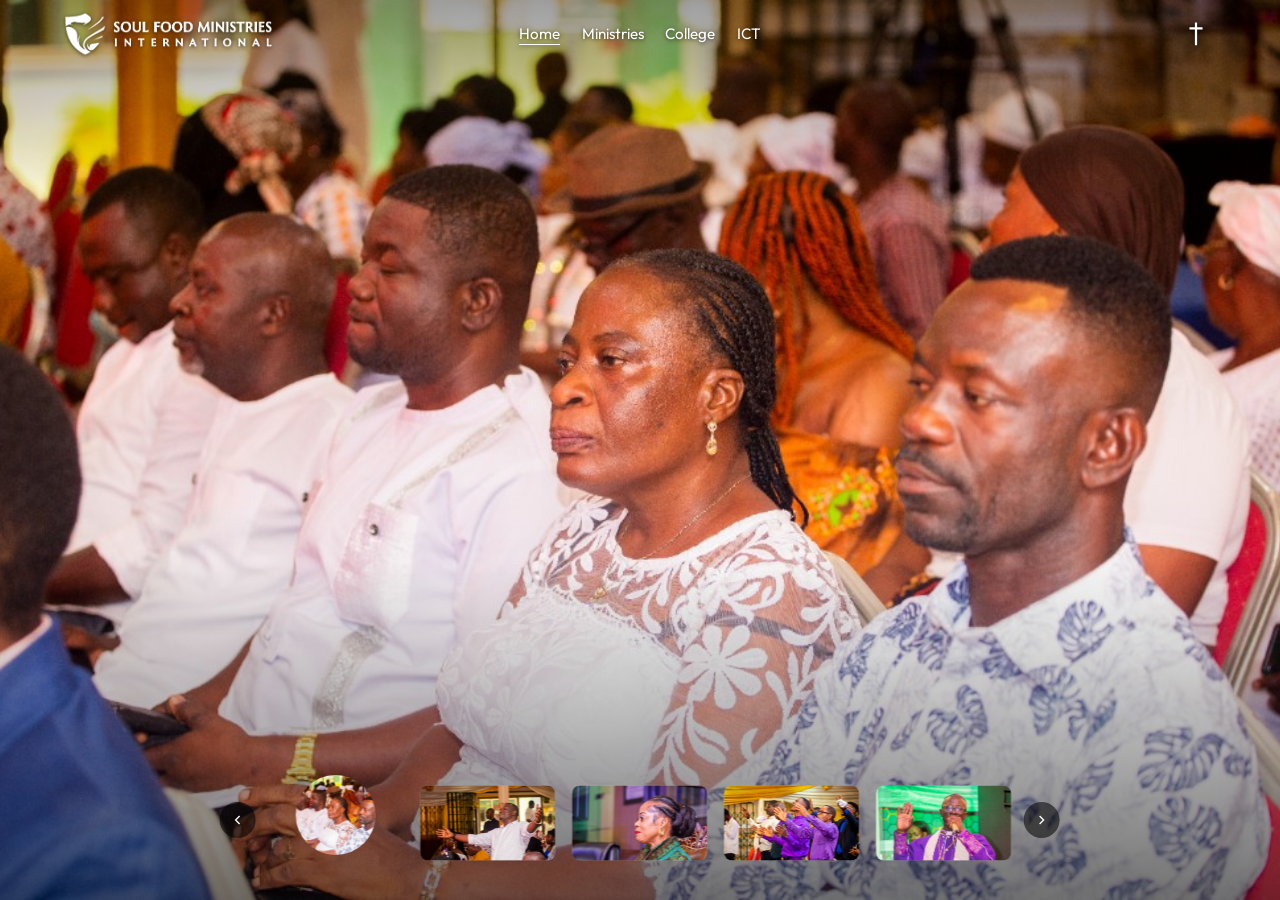
==== index.html @ 28df3fe6 "Publish the Soul Food Ministries site." ====
<!DOCTYPE html>
<html lang="en">
<head>
  <meta charset="utf-8">
  <meta name="viewport" content="width=device-width, initial-scale=1">
  <title>Bishop Dr. Eddie Lesta — Soul Food</title>
  <meta name="description" content="Bishop Dr. Eddie Lesta of Accra. Soul Food Ministries, Soul Food Ministerial College, and Soul Food ICT College.">
  <meta name="theme-color" content="#10100e">
  <link rel="icon" href="favicon.svg" type="image/svg+xml">
  <link rel="preconnect" href="https://fonts.googleapis.com">
  <link rel="preconnect" href="https://fonts.gstatic.com" crossorigin>
  <link href="https://fonts.googleapis.com/css2?family=Fraunces:opsz,wght@9..144,500;9..144,600&family=Outfit:wght@400;500;600&display=swap" rel="stylesheet">
  <link rel="stylesheet" href="css/site.css">
  <style id="boot-slide"></style>
  <script>
    (function () {
      var raw = (location.hash || "").replace("#", "");
      var n = /^\d+$/.test(raw) ? Number(raw) : 0;
      if (n < 0 || n > 25) n = 0;
      document.documentElement.dataset.scene = String(n);
      document.getElementById("boot-slide").textContent = '.slide[data-index="' + n + '"]{opacity:1;z-index:1}';
    })();
  </script>
</head>
<body class="home">
  <p class="visually-hidden" id="arm-live" aria-live="polite"></p>

  <header class="topnav">
    <div class="topnav-inner">
      <a class="logo" href="#0" data-select="0"><img src="images/logo.png" alt="Soul Food Ministries International"></a>
      <nav class="site-nav" id="site-nav" aria-label="Primary">
        <a href="#0" data-select="0" aria-current="page">Home</a>
        <a href="ministries.html">Ministries</a>
        <a href="college.html">College</a>
        <a href="ict.html">ICT</a>
      </nav>
      <div class="nav-tools">
        <span class="cross" aria-hidden="true"><svg viewBox="0 0 24 36" width="16" height="24"><path fill="currentColor" d="M10.35.6h3.3V8h8.15v3.3H13.65v23.5h-3.3V11.3H2.2V8h8.15z"/></svg></span>
        <button class="menu-toggle" type="button" aria-expanded="false" aria-controls="site-nav">Menu</button>
      </div>
    </div>
  </header>

  <main class="stage" id="top" aria-roledescription="carousel" aria-label="Photographs">
    <img class="slide" data-index="0" src="images/01.jpg" alt="">
    <img class="slide" data-index="1" src="images/02.jpg" alt="">
    <img class="slide" data-index="2" src="images/03.jpg" alt="">
    <img class="slide" data-index="3" src="images/04.jpg" alt="">
    <img class="slide" data-index="4" src="images/05.jpg" alt="">
    <img class="slide" data-index="5" src="images/06.jpg" alt="">
    <img class="slide" data-index="6" src="images/07.jpg" alt="">
    <img class="slide" data-index="7" src="images/08.jpg" alt="">
    <img class="slide" data-index="8" src="images/09.jpg" alt="">
    <img class="slide" data-index="9" src="images/10.jpg" alt="">
    <img class="slide" data-index="10" src="images/11.jpg" alt="">
    <img class="slide" data-index="11" src="images/12.jpg" alt="">
    <img class="slide" data-index="12" src="images/13.jpg" alt="">
    <img class="slide" data-index="13" src="images/14.jpg" alt="">
    <img class="slide" data-index="14" src="images/15.jpg" alt="">
    <img class="slide" data-index="15" src="images/16.jpg" alt="">
    <img class="slide" data-index="16" src="images/17.jpg" alt="">
    <img class="slide" data-index="17" src="images/18.jpg" alt="">
    <img class="slide" data-index="18" src="images/19.jpg" alt="">
    <img class="slide" data-index="19" src="images/20.jpg" alt="">
    <img class="slide" data-index="20" src="images/21.jpg" alt="">
    <img class="slide" data-index="21" src="images/22.jpg" alt="">
    <img class="slide" data-index="22" src="images/23.jpg" alt="">
    <img class="slide" data-index="23" src="images/24.jpg" alt="">
    <img class="slide" data-index="24" src="images/25.jpg" alt="">
    <img class="slide" data-index="25" src="images/26.jpg" alt="">
    <div class="grain" aria-hidden="true"></div>
    <div class="stage-shade" aria-hidden="true"></div>

    <div class="reel">
      <button class="reel-arrow" type="button" data-step="-1" aria-label="Previous photo">
        <svg width="16" height="16" viewBox="0 0 24 24" fill="none" stroke="currentColor" stroke-width="2" aria-hidden="true"><path d="m15 18-6-6 6-6"/></svg>
      </button>
      <div class="reel-window">
        <ul class="reel-track">
          <li><button class="thumb" type="button" data-select="0" aria-label="Photo 1"><img src="images/01.jpg" alt=""></button></li>
          <li><button class="thumb" type="button" data-select="1" aria-label="Photo 2"><img src="images/02.jpg" alt=""></button></li>
          <li><button class="thumb" type="button" data-select="2" aria-label="Photo 3"><img src="images/03.jpg" alt=""></button></li>
          <li><button class="thumb" type="button" data-select="3" aria-label="Photo 4"><img src="images/04.jpg" alt=""></button></li>
          <li><button class="thumb" type="button" data-select="4" aria-label="Photo 5"><img src="images/05.jpg" alt=""></button></li>
          <li><button class="thumb" type="button" data-select="5" aria-label="Photo 6"><img src="images/06.jpg" alt=""></button></li>
          <li><button class="thumb" type="button" data-select="6" aria-label="Photo 7"><img src="images/07.jpg" alt=""></button></li>
          <li><button class="thumb" type="button" data-select="7" aria-label="Photo 8"><img src="images/08.jpg" alt=""></button></li>
          <li><button class="thumb" type="button" data-select="8" aria-label="Photo 9"><img src="images/09.jpg" alt=""></button></li>
          <li><button class="thumb" type="button" data-select="9" aria-label="Photo 10"><img src="images/10.jpg" alt=""></button></li>
          <li><button class="thumb" type="button" data-select="10" aria-label="Photo 11"><img src="images/11.jpg" alt=""></button></li>
          <li><button class="thumb" type="button" data-select="11" aria-label="Photo 12"><img src="images/12.jpg" alt=""></button></li>
          <li><button class="thumb" type="button" data-select="12" aria-label="Photo 13"><img src="images/13.jpg" alt=""></button></li>
          <li><button class="thumb" type="button" data-select="13" aria-label="Photo 14"><img src="images/14.jpg" alt=""></button></li>
          <li><button class="thumb" type="button" data-select="14" aria-label="Photo 15"><img src="images/15.jpg" alt=""></button></li>
          <li><button class="thumb" type="button" data-select="15" aria-label="Photo 16"><img src="images/16.jpg" alt=""></button></li>
          <li><button class="thumb" type="button" data-select="16" aria-label="Photo 17"><img src="images/17.jpg" alt=""></button></li>
          <li><button class="thumb" type="button" data-select="17" aria-label="Photo 18"><img src="images/18.jpg" alt=""></button></li>
          <li><button class="thumb" type="button" data-select="18" aria-label="Photo 19"><img src="images/19.jpg" alt=""></button></li>
          <li><button class="thumb" type="button" data-select="19" aria-label="Photo 20"><img src="images/20.jpg" alt=""></button></li>
          <li><button class="thumb" type="button" data-select="20" aria-label="Photo 21"><img src="images/21.jpg" alt=""></button></li>
          <li><button class="thumb" type="button" data-select="21" aria-label="Photo 22"><img src="images/22.jpg" alt=""></button></li>
          <li><button class="thumb" type="button" data-select="22" aria-label="Photo 23"><img src="images/23.jpg" alt=""></button></li>
          <li><button class="thumb" type="button" data-select="23" aria-label="Photo 24"><img src="images/24.jpg" alt=""></button></li>
          <li><button class="thumb" type="button" data-select="24" aria-label="Photo 25"><img src="images/25.jpg" alt=""></button></li>
          <li><button class="thumb" type="button" data-select="25" aria-label="Photo 26"><img src="images/26.jpg" alt=""></button></li>
        </ul>
      </div>
      <button class="reel-arrow" type="button" data-step="1" aria-label="Next photo">
        <svg width="16" height="16" viewBox="0 0 24 24" fill="none" stroke="currentColor" stroke-width="2" aria-hidden="true"><path d="m9 18 6-6-6-6"/></svg>
      </button>
    </div>
  </main>

  <script src="js/site.js"></script>
</body>
</html>
---- css/site.css ----
:root {
  --ink: #10100e;
  --paper: #f4f0e8;
  --muted: #6d6860;
  --line: rgba(16, 16, 14, 0.12);
  --serif: "Fraunces", Georgia, serif;
  --sans: "Outfit", "Segoe UI", sans-serif;
  --header: 68px;
}

*,
*::before,
*::after {
  box-sizing: border-box;
}

html,
body {
  min-height: 100%;
}

html:has(body.home),
body.home {
  height: 100%;
  overflow: hidden;
}

body {
  margin: 0;
  background: var(--ink);
  color: var(--paper);
  font-family: var(--sans);
  font-size: 1.05rem;
  line-height: 1.6;
  overscroll-behavior: none;
}

button,
input,
select,
textarea {
  font: inherit;
  color: inherit;
}

button {
  cursor: pointer;
  background: none;
  border: 0;
  padding: 0;
}

a {
  color: inherit;
  text-decoration: none;
}

:focus-visible {
  outline: 2px solid currentColor;
  outline-offset: 3px;
}

.skip {
  position: absolute;
  left: 12px;
  top: 12px;
  z-index: 80;
  transform: translateY(-160%);
  background: var(--paper);
  color: var(--ink);
  padding: 8px 12px;
}

.skip:focus {
  transform: none;
}

.visually-hidden {
  position: absolute;
  width: 1px;
  height: 1px;
  padding: 0;
  margin: -1px;
  overflow: hidden;
  clip: rect(0, 0, 0, 0);
  white-space: nowrap;
  border: 0;
}

.topnav {
  position: fixed;
  inset: 0 0 auto 0;
  z-index: 40;
  color: #fff;
  filter: drop-shadow(0 1px 2px rgb(0 0 0 / 0.65));
  border-bottom: 1px solid transparent;
}

.topnav.is-solid {
  background: rgb(244 240 232 / 0.94);
  color: var(--ink);
  filter: none;
  border-bottom-color: var(--line);
  backdrop-filter: blur(16px);
}

.topnav-inner {
  width: min(72rem, calc(100% - 40px));
  margin: 0 auto;
  min-height: var(--header);
  display: grid;
  grid-template-columns: 1fr auto 1fr;
  align-items: center;
  gap: 16px;
}

.logo {
  display: flex;
  align-items: center;
  justify-self: start;
  line-height: 0;
}

.logo img {
  display: block;
  height: 2.75rem;
  width: auto;
}

body.sub .logo img {
  filter: brightness(0);
}

.site-nav {
  display: flex;
  align-items: center;
  gap: 1.35rem;
  font-size: 0.95rem;
}

.site-nav a[aria-current="page"],
.site-nav a[aria-pressed="true"] {
  opacity: 1;
  text-decoration: underline;
  text-underline-offset: 0.35em;
}

.site-nav a:hover,
.site-nav button:hover {
  opacity: 0.7;
}

.nav-tools {
  justify-self: end;
  display: flex;
  align-items: center;
  gap: 4px;
}

.cross {
  display: grid;
  width: 40px;
  height: 40px;
  place-items: center;
}

.pill,
.icon-btn {
  display: inline-flex;
  align-items: center;
  justify-content: center;
  height: 40px;
  border-radius: 999px;
}

.pill {
  gap: 6px;
  padding: 0 12px;
  font-size: 0.78rem;
  font-weight: 500;
}

.icon-btn {
  width: 40px;
}

.pill:hover,
.icon-btn:hover,
.menu-toggle:hover {
  background: rgb(255 255 255 / 0.15);
}

.topnav.is-solid .pill:hover,
.topnav.is-solid .icon-btn:hover,
.topnav.is-solid .menu-toggle:hover {
  background: rgb(16 16 14 / 0.06);
}

.menu-toggle {
  display: none;
  height: 40px;
  padding: 0 12px;
  border-radius: 999px;
  font-size: 0.85rem;
}

.stage {
  position: fixed;
  inset: 0;
  overflow: hidden;
  color: #fff;
}

.slide,
.grain,
.stage-shade {
  position: absolute;
  inset: 0;
}

.slide {
  width: 100%;
  height: 100%;
  object-fit: cover;
  object-position: center 22%;
  opacity: 0;
  z-index: 0;
}

.slide.is-current,
.slide.is-leaving {
  opacity: 1;
  z-index: 1;
}

html[data-scene] .slide.is-entering {
  z-index: 2;
  animation: stage-enter 0.72s cubic-bezier(0.16, 0.84, 0.28, 1) both;
}

@keyframes stage-enter {
  from {
    opacity: 0;
    transform: scale(1.07);
  }
  to {
    opacity: 1;
    transform: scale(1);
  }
}

.grain {
  display: none;
}

.stage-shade {
  pointer-events: none;
  z-index: 2;
  background: linear-gradient(180deg, rgb(0 0 0 / 0.38) 0%, transparent 22%, transparent 62%, rgb(0 0 0 / 0.55) 100%);
}

.storm {
  position: absolute;
  inset: 0;
  z-index: 2;
  width: 100%;
  height: 100%;
  pointer-events: none;
}

.reel {
  --thumb: 9rem;
  --gap: 0.5rem;
  --visible: 5;
  position: absolute;
  z-index: 6;
  left: 50%;
  bottom: 0.45rem;
  transform: translateX(-50%);
  display: flex;
  align-items: center;
  gap: 0.5rem;
  padding: 0 0.15rem;
}

.reel-arrow {
  width: 36px;
  height: 36px;
  flex: none;
  display: grid;
  place-items: center;
  border-radius: 999px;
  background: rgb(0 0 0 / 0.55);
  color: #fff;
}

.reel-window {
  width: calc(var(--visible) * var(--thumb) + (var(--visible) - 1) * var(--gap));
  overflow: hidden;
  padding: 2.2rem 0 1.35rem;
}

.reel-track {
  list-style: none;
  display: flex;
  gap: var(--gap);
  margin: 0;
  padding: 0;
  transition: transform 0.64s cubic-bezier(0.16, 0.84, 0.28, 1);
  will-change: transform;
}

.thumb {
  position: relative;
  width: var(--thumb);
  height: 5rem;
  flex: none;
  border-radius: 0.55rem;
  overflow: hidden;
  color: #fff;
  text-align: left;
  transform: scale(0.94);
  box-shadow: inset 0 0 0 1px rgb(255 255 255 / 0.4);
  transition: transform 0.56s cubic-bezier(0.16, 0.84, 0.28, 1), box-shadow 0.56s cubic-bezier(0.16, 0.84, 0.28, 1);
}

.thumb[aria-current="true"] {
  --avatar: 5rem;
  z-index: 3;
  overflow: visible;
  background: transparent;
  box-shadow: none;
  transform: translateY(-8px) scale(1);
}

.fire {
  display: none;
  position: absolute;
  z-index: 2;
  left: 50%;
  top: 50%;
  width: calc(var(--avatar) * 1.58);
  height: calc(var(--avatar) * 1.58);
  pointer-events: none;
  transform: translate(-50%, -50%);
}

.thumb[aria-current="true"] .fire {
  display: block;
}

.fire canvas {
  display: block;
  width: 100%;
  height: 100%;
}

.thumb img {
  display: block;
  width: 100%;
  height: 100%;
  object-fit: cover;
  object-position: center 22%;
  pointer-events: none;
  transition: border-radius 0.56s cubic-bezier(0.16, 0.84, 0.28, 1), box-shadow 0.56s cubic-bezier(0.16, 0.84, 0.28, 1);
}

.thumb[aria-current="true"] img {
  position: absolute;
  z-index: 1;
  left: 50%;
  top: 50%;
  width: var(--avatar);
  height: var(--avatar);
  margin: 0;
  border-radius: 999px;
  transform: translate(-50%, -50%);
}

@media (max-width: 1100px) {
  .reel {
    --thumb: 7.2rem;
    --visible: 4;
  }
}

@media (max-width: 860px) {
  .topnav-inner {
    grid-template-columns: 1fr auto;
  }

  .logo img {
    height: 2.3rem;
  }

  .menu-toggle {
    display: inline-flex;
    align-items: center;
  }

  .site-nav {
    display: none;
    position: absolute;
    left: 0;
    right: 0;
    top: 100%;
    flex-direction: column;
    align-items: flex-start;
    gap: 0;
    padding: 8px 20px 16px;
    background: rgb(16 16 14 / 0.94);
    color: #fff;
  }

  .site-nav.is-open {
    display: flex;
  }

  .site-nav a,
  .site-nav button,
  .site-nav span {
    padding: 12px 0;
    font-size: 1.05rem;
  }

  .reel {
    --thumb: 5.4rem;
    --visible: 3;
  }

  .thumb {
    height: 4.2rem;
  }

  .thumb[aria-current="true"] img {
    width: 4.2rem;
    height: 4.2rem;
  }

  .thumb[aria-current="true"] {
    --avatar: 4.2rem;
  }
}

body.sub {
  background: var(--paper);
  color: var(--ink);
}

body.sub .topnav {
  background: rgb(244 240 232 / 0.94);
  color: var(--ink);
  filter: none;
  border-bottom-color: var(--line);
  backdrop-filter: blur(16px);
}

body.sub .pill:hover,
body.sub .menu-toggle:hover {
  background: rgb(16 16 14 / 0.06);
}

.whatsapp {
  position: fixed;
  z-index: 50;
  right: 1.25rem;
  bottom: 1.25rem;
  width: 3.6rem;
  height: 3.6rem;
  display: grid;
  place-items: center;
  border-radius: 999px;
  background: #25d366;
  color: #fff;
  box-shadow: 0 10px 24px rgb(16 16 14 / 0.22);
  animation: wa-shake 2.6s ease-in-out infinite;
}

.whatsapp:hover {
  background: #1ebe5d;
  animation-play-state: paused;
}

@keyframes wa-shake {
  0%,
  62%,
  100% {
    transform: translateY(0) rotate(0deg);
  }
  68% {
    transform: translateY(-8px) rotate(-11deg);
  }
  74% {
    transform: translateY(-3px) rotate(10deg);
  }
  80% {
    transform: translateY(-9px) rotate(-7deg);
  }
  86% {
    transform: translateY(-2px) rotate(5deg);
  }
  92% {
    transform: translateY(-5px) rotate(0deg);
  }
}

.wa-dialog {
  width: min(26rem, calc(100% - 2rem));
  max-height: calc(100% - 2rem);
  overflow: auto;
  padding: 0;
  border: 0;
  border-radius: 1rem;
  background: var(--paper);
  color: var(--ink);
  box-shadow: 0 24px 60px rgb(16 16 14 / 0.28);
}

.wa-dialog::backdrop {
  background: rgb(16 16 14 / 0.46);
}

.wa-card {
  display: grid;
  gap: 0.75rem;
  margin: 0;
  padding: 1.25rem 1.25rem 1.1rem;
}

.wa-card h2 {
  margin: 0;
  font-family: var(--serif);
  font-size: 1.55rem;
  font-weight: 500;
  letter-spacing: -0.03em;
  line-height: 1.1;
}

.wa-card p {
  margin: 0;
  color: var(--muted);
  font-size: 0.92rem;
}

.wa-card label {
  display: grid;
  gap: 0.3rem;
  font-size: 0.82rem;
  font-weight: 600;
}

.wa-card input,
.wa-card select,
.wa-card textarea {
  width: 100%;
  padding: 0.65rem 0.7rem;
  border: 1px solid var(--line);
  border-radius: 0.55rem;
  background: #fff;
  color: var(--ink);
  font-weight: 400;
}

.wa-actions {
  display: flex;
  justify-content: flex-end;
  gap: 0.5rem;
  margin-top: 0.25rem;
}

.wa-actions button {
  height: 2.5rem;
  padding: 0 0.9rem;
  border-radius: 999px;
  font-size: 0.9rem;
}

.wa-actions button[type="submit"] {
  background: #25d366;
  color: #fff;
}

.wa-actions button[type="button"] {
  background: transparent;
}

.sheet-hero {
  height: min(52vh, 34rem);
  min-height: 16rem;
  margin-top: var(--header);
  overflow: hidden;
  background: #1a1814;
}

.sheet-hero img {
  display: block;
  width: 100%;
  height: 100%;
  object-fit: cover;
  object-position: center 58%;
}

.sheet-grid {
  width: min(68rem, calc(100% - 40px));
  margin: 0 auto;
  padding: 2.75rem 0 4.5rem;
  display: grid;
  grid-template-columns: minmax(0, 1.7fr) minmax(15rem, 0.75fr);
  gap: 3.5rem;
  align-items: start;
}

.eyebrow {
  margin: 0 0 0.4rem;
  font-size: 0.78rem;
  font-weight: 500;
  letter-spacing: 0.16em;
  text-transform: uppercase;
  color: var(--muted);
}

.sheet h1 {
  margin: 0;
  font-family: var(--serif);
  font-weight: 500;
  font-size: clamp(2.4rem, 5vw, 3.6rem);
  line-height: 1.02;
  letter-spacing: -0.03em;
}

.lede {
  margin: 1.1rem 0 0;
  font-size: 1.18rem;
  line-height: 1.55;
}

.prose h2 {
  margin: 2.2rem 0 0.6rem;
  font-family: var(--serif);
  font-weight: 500;
  font-size: 1.55rem;
  letter-spacing: -0.02em;
}

.prose p,
.prose li {
  color: #2a2824;
}

.prose p {
  margin: 0.8rem 0 0;
}

.prose ul,
.prose ol {
  margin: 0.8rem 0 0;
  padding-left: 1.15rem;
}

.prose li + li {
  margin-top: 0.45rem;
}

.prose a {
  text-decoration: underline;
  text-underline-offset: 0.18em;
}

.quote {
  margin: 1.4rem 0 0;
  padding-left: 1rem;
  border-left: 2px solid rgb(176 122 48 / 0.7);
  font-family: var(--serif);
  font-size: 1.28rem;
  line-height: 1.35;
}

.quote cite {
  display: block;
  margin-top: 0.55rem;
  font-family: var(--sans);
  font-size: 0.82rem;
  font-style: normal;
  letter-spacing: 0.04em;
  color: var(--muted);
}

.facts {
  position: sticky;
  top: calc(var(--header) + 1.25rem);
  padding: 1.15rem 1.15rem 1.25rem;
  background: #fff;
  border: 1px solid var(--line);
  border-radius: 0.8rem;
}

.facts h2 {
  margin: 0 0 0.8rem;
  font-size: 0.78rem;
  font-weight: 600;
  letter-spacing: 0.14em;
  text-transform: uppercase;
}

.facts dl {
  margin: 0;
}

.facts dt {
  margin-top: 0.85rem;
  font-size: 0.75rem;
  font-weight: 600;
  letter-spacing: 0.08em;
  text-transform: uppercase;
  color: var(--muted);
}

.facts dd {
  margin: 0.15rem 0 0;
}

.facts a {
  text-decoration: underline;
  text-underline-offset: 0.15em;
}

.school-list {
  margin: 1rem 0 0;
  padding: 0;
  list-style: none;
}

.school-list li {
  padding: 0.9rem 0;
  border-top: 1px solid var(--line);
}

.school-list strong {
  display: block;
  font-weight: 600;
}

@media (max-width: 860px) {
  .sheet-grid {
    grid-template-columns: 1fr;
    gap: 2rem;
  }

  .facts {
    position: static;
  }
}

@media (prefers-reduced-motion: reduce) {
  html {
    scroll-behavior: auto;
  }

  .slide {
    animation: none;
  }

  .reel-track,
  .thumb {
    transition: none;
  }

  .whatsapp {
    animation: none;
  }

  .fire canvas {
    display: block;
  }
}
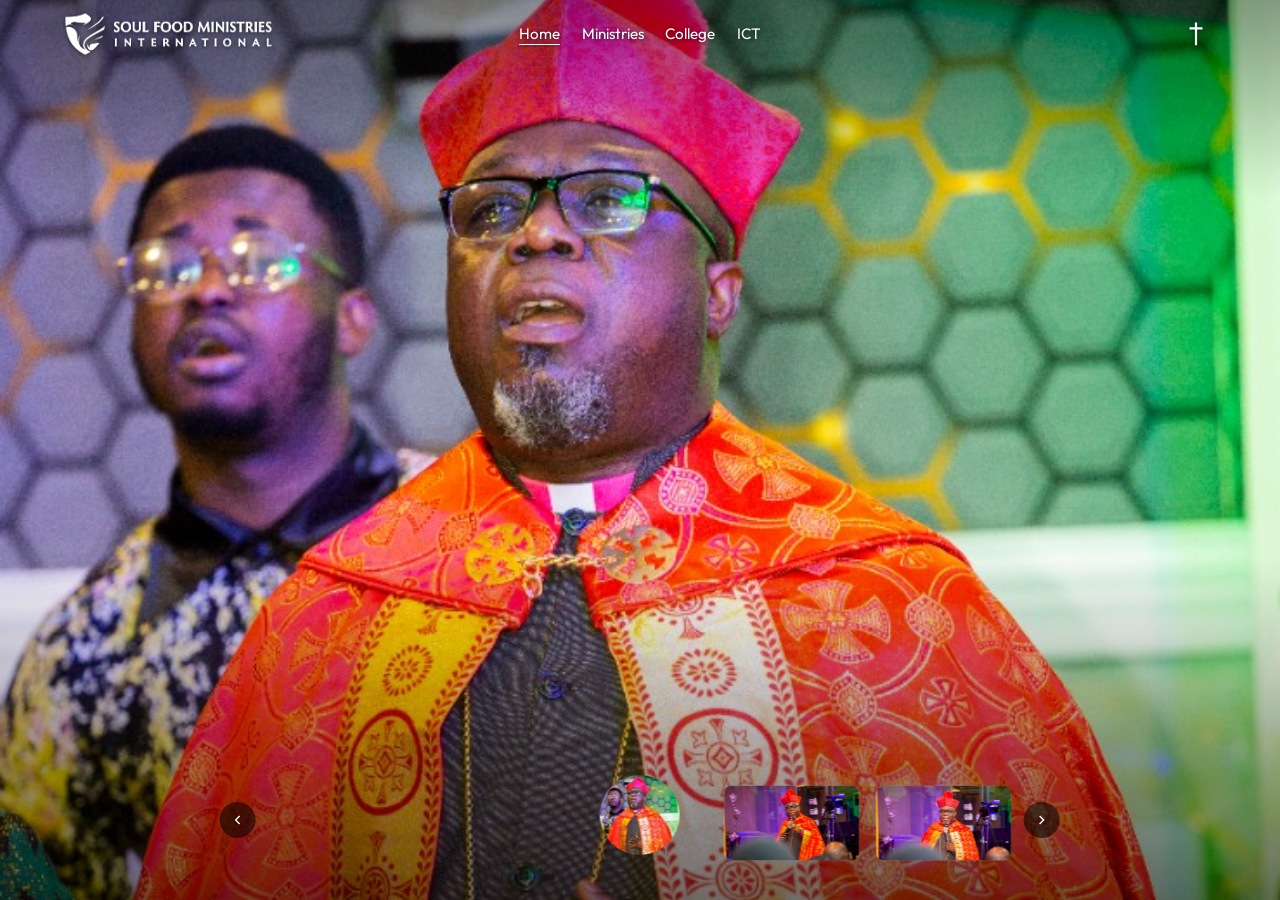
==== commit dc12ad5e: "Show the bishops and the founder, and add the official Facebook page. Keep the lightning and the cov" ====
--- a/index.html
+++ b/index.html
@@ -16,7 +16,7 @@
     (function () {
       var raw = (location.hash || "").replace("#", "");
       var n = /^\d+$/.test(raw) ? Number(raw) : 0;
-      if (n < 0 || n > 25) n = 0;
+      if (n < 0 || n > 19) n = 0;
       document.documentElement.dataset.scene = String(n);
       document.getElementById("boot-slide").textContent = '.slide[data-index="' + n + '"]{opacity:1;z-index:1}';
     })();
@@ -42,32 +42,26 @@
   </header>
 
   <main class="stage" id="top" aria-roledescription="carousel" aria-label="Photographs">
-    <img class="slide" data-index="0" src="images/01.jpg" alt="">
-    <img class="slide" data-index="1" src="images/02.jpg" alt="">
-    <img class="slide" data-index="2" src="images/03.jpg" alt="">
-    <img class="slide" data-index="3" src="images/04.jpg" alt="">
-    <img class="slide" data-index="4" src="images/05.jpg" alt="">
-    <img class="slide" data-index="5" src="images/06.jpg" alt="">
-    <img class="slide" data-index="6" src="images/07.jpg" alt="">
-    <img class="slide" data-index="7" src="images/08.jpg" alt="">
-    <img class="slide" data-index="8" src="images/09.jpg" alt="">
-    <img class="slide" data-index="9" src="images/10.jpg" alt="">
-    <img class="slide" data-index="10" src="images/11.jpg" alt="">
-    <img class="slide" data-index="11" src="images/12.jpg" alt="">
-    <img class="slide" data-index="12" src="images/13.jpg" alt="">
-    <img class="slide" data-index="13" src="images/14.jpg" alt="">
-    <img class="slide" data-index="14" src="images/15.jpg" alt="">
-    <img class="slide" data-index="15" src="images/16.jpg" alt="">
-    <img class="slide" data-index="16" src="images/17.jpg" alt="">
-    <img class="slide" data-index="17" src="images/18.jpg" alt="">
-    <img class="slide" data-index="18" src="images/19.jpg" alt="">
-    <img class="slide" data-index="19" src="images/20.jpg" alt="">
-    <img class="slide" data-index="20" src="images/21.jpg" alt="">
-    <img class="slide" data-index="21" src="images/22.jpg" alt="">
-    <img class="slide" data-index="22" src="images/23.jpg" alt="">
-    <img class="slide" data-index="23" src="images/24.jpg" alt="">
-    <img class="slide" data-index="24" src="images/25.jpg" alt="">
-    <img class="slide" data-index="25" src="images/26.jpg" alt="">
+    <img class="slide" data-index="0" src="images/08.jpg" alt="">
+    <img class="slide" data-index="1" src="images/17.jpg" alt="">
+    <img class="slide" data-index="2" src="images/35.jpg" alt="">
+    <img class="slide" data-index="3" src="images/12.jpg" alt="">
+    <img class="slide" data-index="4" src="images/20.jpg" alt="">
+    <img class="slide" data-index="5" src="images/22.jpg" alt="">
+    <img class="slide" data-index="6" src="images/19.jpg" alt="">
+    <img class="slide" data-index="7" src="images/25.jpg" alt="">
+    <img class="slide" data-index="8" src="images/27.jpg" alt="">
+    <img class="slide" data-index="9" src="images/34.jpg" alt="">
+    <img class="slide" data-index="10" src="images/30.jpg" alt="">
+    <img class="slide" data-index="11" src="images/33.jpg" alt="">
+    <img class="slide" data-index="12" src="images/28.jpg" alt="">
+    <img class="slide" data-index="13" src="images/18.jpg" alt="">
+    <img class="slide" data-index="14" src="images/11.jpg" alt="">
+    <img class="slide" data-index="15" src="images/05.jpg" alt="">
+    <img class="slide" data-index="16" src="images/23.jpg" alt="">
+    <img class="slide" data-index="17" src="images/24.jpg" alt="">
+    <img class="slide" data-index="18" src="images/31.jpg" alt="">
+    <img class="slide" data-index="19" src="images/32.jpg" alt="">
     <div class="grain" aria-hidden="true"></div>
     <div class="stage-shade" aria-hidden="true"></div>
 
@@ -77,32 +71,26 @@
       </button>
       <div class="reel-window">
         <ul class="reel-track">
-          <li><button class="thumb" type="button" data-select="0" aria-label="Photo 1"><img src="images/01.jpg" alt=""></button></li>
-          <li><button class="thumb" type="button" data-select="1" aria-label="Photo 2"><img src="images/02.jpg" alt=""></button></li>
-          <li><button class="thumb" type="button" data-select="2" aria-label="Photo 3"><img src="images/03.jpg" alt=""></button></li>
-          <li><button class="thumb" type="button" data-select="3" aria-label="Photo 4"><img src="images/04.jpg" alt=""></button></li>
-          <li><button class="thumb" type="button" data-select="4" aria-label="Photo 5"><img src="images/05.jpg" alt=""></button></li>
-          <li><button class="thumb" type="button" data-select="5" aria-label="Photo 6"><img src="images/06.jpg" alt=""></button></li>
-          <li><button class="thumb" type="button" data-select="6" aria-label="Photo 7"><img src="images/07.jpg" alt=""></button></li>
-          <li><button class="thumb" type="button" data-select="7" aria-label="Photo 8"><img src="images/08.jpg" alt=""></button></li>
-          <li><button class="thumb" type="button" data-select="8" aria-label="Photo 9"><img src="images/09.jpg" alt=""></button></li>
-          <li><button class="thumb" type="button" data-select="9" aria-label="Photo 10"><img src="images/10.jpg" alt=""></button></li>
-          <li><button class="thumb" type="button" data-select="10" aria-label="Photo 11"><img src="images/11.jpg" alt=""></button></li>
-          <li><button class="thumb" type="button" data-select="11" aria-label="Photo 12"><img src="images/12.jpg" alt=""></button></li>
-          <li><button class="thumb" type="button" data-select="12" aria-label="Photo 13"><img src="images/13.jpg" alt=""></button></li>
-          <li><button class="thumb" type="button" data-select="13" aria-label="Photo 14"><img src="images/14.jpg" alt=""></button></li>
-          <li><button class="thumb" type="button" data-select="14" aria-label="Photo 15"><img src="images/15.jpg" alt=""></button></li>
-          <li><button class="thumb" type="button" data-select="15" aria-label="Photo 16"><img src="images/16.jpg" alt=""></button></li>
-          <li><button class="thumb" type="button" data-select="16" aria-label="Photo 17"><img src="images/17.jpg" alt=""></button></li>
-          <li><button class="thumb" type="button" data-select="17" aria-label="Photo 18"><img src="images/18.jpg" alt=""></button></li>
-          <li><button class="thumb" type="button" data-select="18" aria-label="Photo 19"><img src="images/19.jpg" alt=""></button></li>
-          <li><button class="thumb" type="button" data-select="19" aria-label="Photo 20"><img src="images/20.jpg" alt=""></button></li>
-          <li><button class="thumb" type="button" data-select="20" aria-label="Photo 21"><img src="images/21.jpg" alt=""></button></li>
-          <li><button class="thumb" type="button" data-select="21" aria-label="Photo 22"><img src="images/22.jpg" alt=""></button></li>
-          <li><button class="thumb" type="button" data-select="22" aria-label="Photo 23"><img src="images/23.jpg" alt=""></button></li>
-          <li><button class="thumb" type="button" data-select="23" aria-label="Photo 24"><img src="images/24.jpg" alt=""></button></li>
-          <li><button class="thumb" type="button" data-select="24" aria-label="Photo 25"><img src="images/25.jpg" alt=""></button></li>
-          <li><button class="thumb" type="button" data-select="25" aria-label="Photo 26"><img src="images/26.jpg" alt=""></button></li>
+          <li><button class="thumb" type="button" data-select="0" aria-label="Photo 1"><img src="images/08.jpg" alt=""></button></li>
+          <li><button class="thumb" type="button" data-select="1" aria-label="Photo 2"><img src="images/17.jpg" alt=""></button></li>
+          <li><button class="thumb" type="button" data-select="2" aria-label="Photo 3"><img src="images/35.jpg" alt=""></button></li>
+          <li><button class="thumb" type="button" data-select="3" aria-label="Photo 4"><img src="images/12.jpg" alt=""></button></li>
+          <li><button class="thumb" type="button" data-select="4" aria-label="Photo 5"><img src="images/20.jpg" alt=""></button></li>
+          <li><button class="thumb" type="button" data-select="5" aria-label="Photo 6"><img src="images/22.jpg" alt=""></button></li>
+          <li><button class="thumb" type="button" data-select="6" aria-label="Photo 7"><img src="images/19.jpg" alt=""></button></li>
+          <li><button class="thumb" type="button" data-select="7" aria-label="Photo 8"><img src="images/25.jpg" alt=""></button></li>
+          <li><button class="thumb" type="button" data-select="8" aria-label="Photo 9"><img src="images/27.jpg" alt=""></button></li>
+          <li><button class="thumb" type="button" data-select="9" aria-label="Photo 10"><img src="images/34.jpg" alt=""></button></li>
+          <li><button class="thumb" type="button" data-select="10" aria-label="Photo 11"><img src="images/30.jpg" alt=""></button></li>
+          <li><button class="thumb" type="button" data-select="11" aria-label="Photo 12"><img src="images/33.jpg" alt=""></button></li>
+          <li><button class="thumb" type="button" data-select="12" aria-label="Photo 13"><img src="images/28.jpg" alt=""></button></li>
+          <li><button class="thumb" type="button" data-select="13" aria-label="Photo 14"><img src="images/18.jpg" alt=""></button></li>
+          <li><button class="thumb" type="button" data-select="14" aria-label="Photo 15"><img src="images/11.jpg" alt=""></button></li>
+          <li><button class="thumb" type="button" data-select="15" aria-label="Photo 16"><img src="images/05.jpg" alt=""></button></li>
+          <li><button class="thumb" type="button" data-select="16" aria-label="Photo 17"><img src="images/23.jpg" alt=""></button></li>
+          <li><button class="thumb" type="button" data-select="17" aria-label="Photo 18"><img src="images/24.jpg" alt=""></button></li>
+          <li><button class="thumb" type="button" data-select="18" aria-label="Photo 19"><img src="images/31.jpg" alt=""></button></li>
+          <li><button class="thumb" type="button" data-select="19" aria-label="Photo 20"><img src="images/32.jpg" alt=""></button></li>
         </ul>
       </div>
       <button class="reel-arrow" type="button" data-step="1" aria-label="Next photo">
--- a/css/site.css
+++ b/css/site.css
@@ -584,6 +584,49 @@
   background: transparent;
 }
 
+.page-close {
+  margin: 0;
+}
+
+.page-close img {
+  display: block;
+  width: 100%;
+  height: auto;
+}
+
+.facebook {
+  width: min(68rem, calc(100% - 40px));
+  margin: 0 auto 2.75rem;
+}
+
+.facebook h2 {
+  margin: 0;
+  font-family: var(--serif);
+  font-weight: 500;
+  font-size: 1.55rem;
+  letter-spacing: -0.02em;
+}
+
+.facebook p {
+  margin: 0.45rem 0 0;
+}
+
+.facebook a {
+  text-decoration: underline;
+  text-underline-offset: 0.18em;
+}
+
+.facebook-frame {
+  display: block;
+  width: min(100%, 500px);
+  height: 140px;
+  margin-top: 1rem;
+  border: 0;
+  border-radius: 0.8rem;
+  background: #fff;
+  box-shadow: 0 0 0 1px var(--line);
+}
+
 .sheet-hero {
   height: min(52vh, 34rem);
   min-height: 16rem;
@@ -603,7 +646,7 @@
 .sheet-grid {
   width: min(68rem, calc(100% - 40px));
   margin: 0 auto;
-  padding: 2.75rem 0 4.5rem;
+  padding: 2.75rem 0 2.25rem;
   display: grid;
   grid-template-columns: minmax(0, 1.7fr) minmax(15rem, 0.75fr);
   gap: 3.5rem;
@@ -632,6 +675,28 @@
   margin: 1.1rem 0 0;
   font-size: 1.18rem;
   line-height: 1.55;
+}
+
+.founder {
+  display: grid;
+  grid-template-columns: 8.5rem minmax(0, 1fr);
+  gap: 0 1.35rem;
+  align-items: start;
+  margin-top: 0.9rem;
+}
+
+.founder img {
+  width: 8.5rem;
+  height: 8.5rem;
+  margin-top: 0.15rem;
+  border-radius: 50%;
+  object-fit: cover;
+  object-position: center 20%;
+  box-shadow: 0 0 0 4px #fff, 0 0 0 5px rgb(176 122 48 / 0.55);
+}
+
+.founder p:first-child {
+  margin-top: 0;
 }
 
 .prose h2 {
@@ -741,6 +806,16 @@
 }
 
 @media (max-width: 860px) {
+  .sheet-hero {
+    height: auto;
+    min-height: 0;
+  }
+
+  .sheet-hero img {
+    height: auto;
+    object-fit: contain;
+  }
+
   .sheet-grid {
     grid-template-columns: 1fr;
     gap: 2rem;
@@ -751,6 +826,22 @@
   }
 }
 
+@media (max-width: 640px) {
+  .founder {
+    grid-template-columns: 1fr;
+    justify-items: center;
+    gap: 0.85rem;
+  }
+
+  .founder img {
+    margin-top: 0;
+  }
+
+  .founder > div {
+    justify-self: stretch;
+  }
+}
+
 @media (prefers-reduced-motion: reduce) {
   html {
     scroll-behavior: auto;
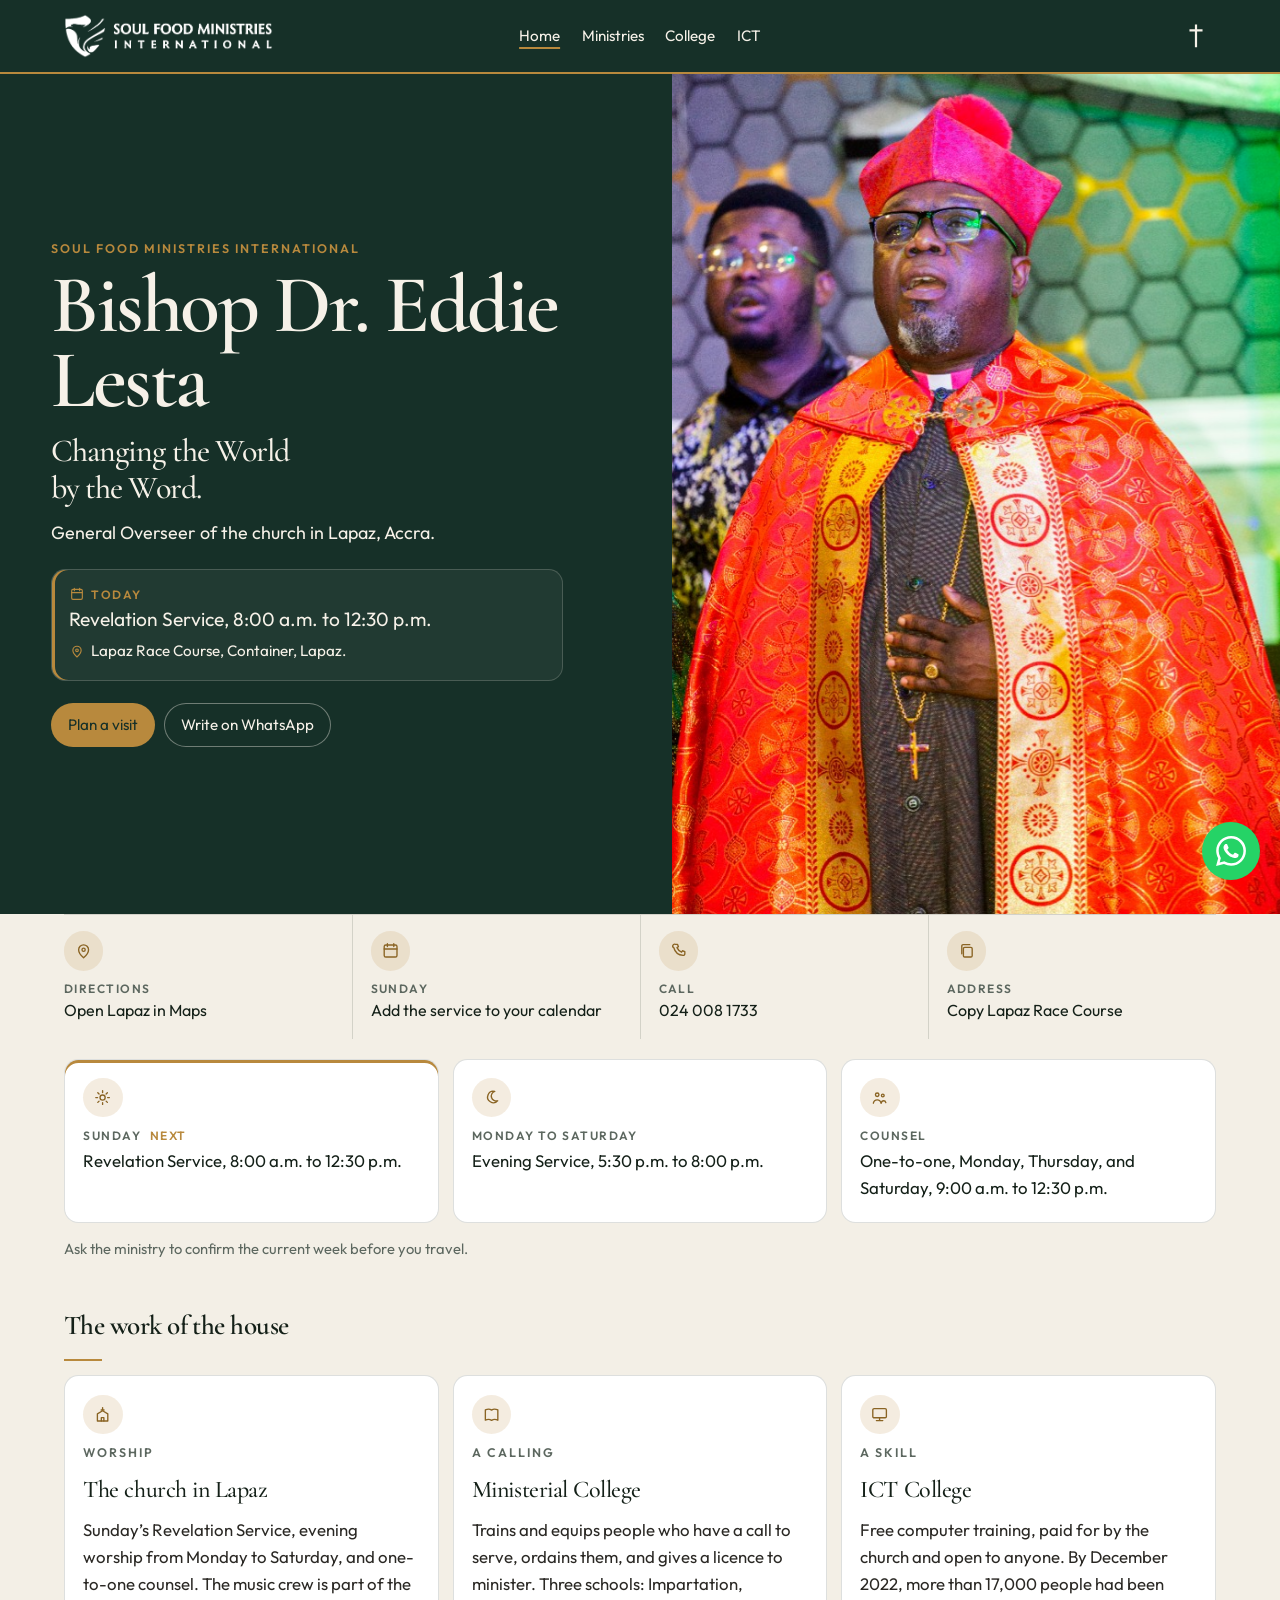
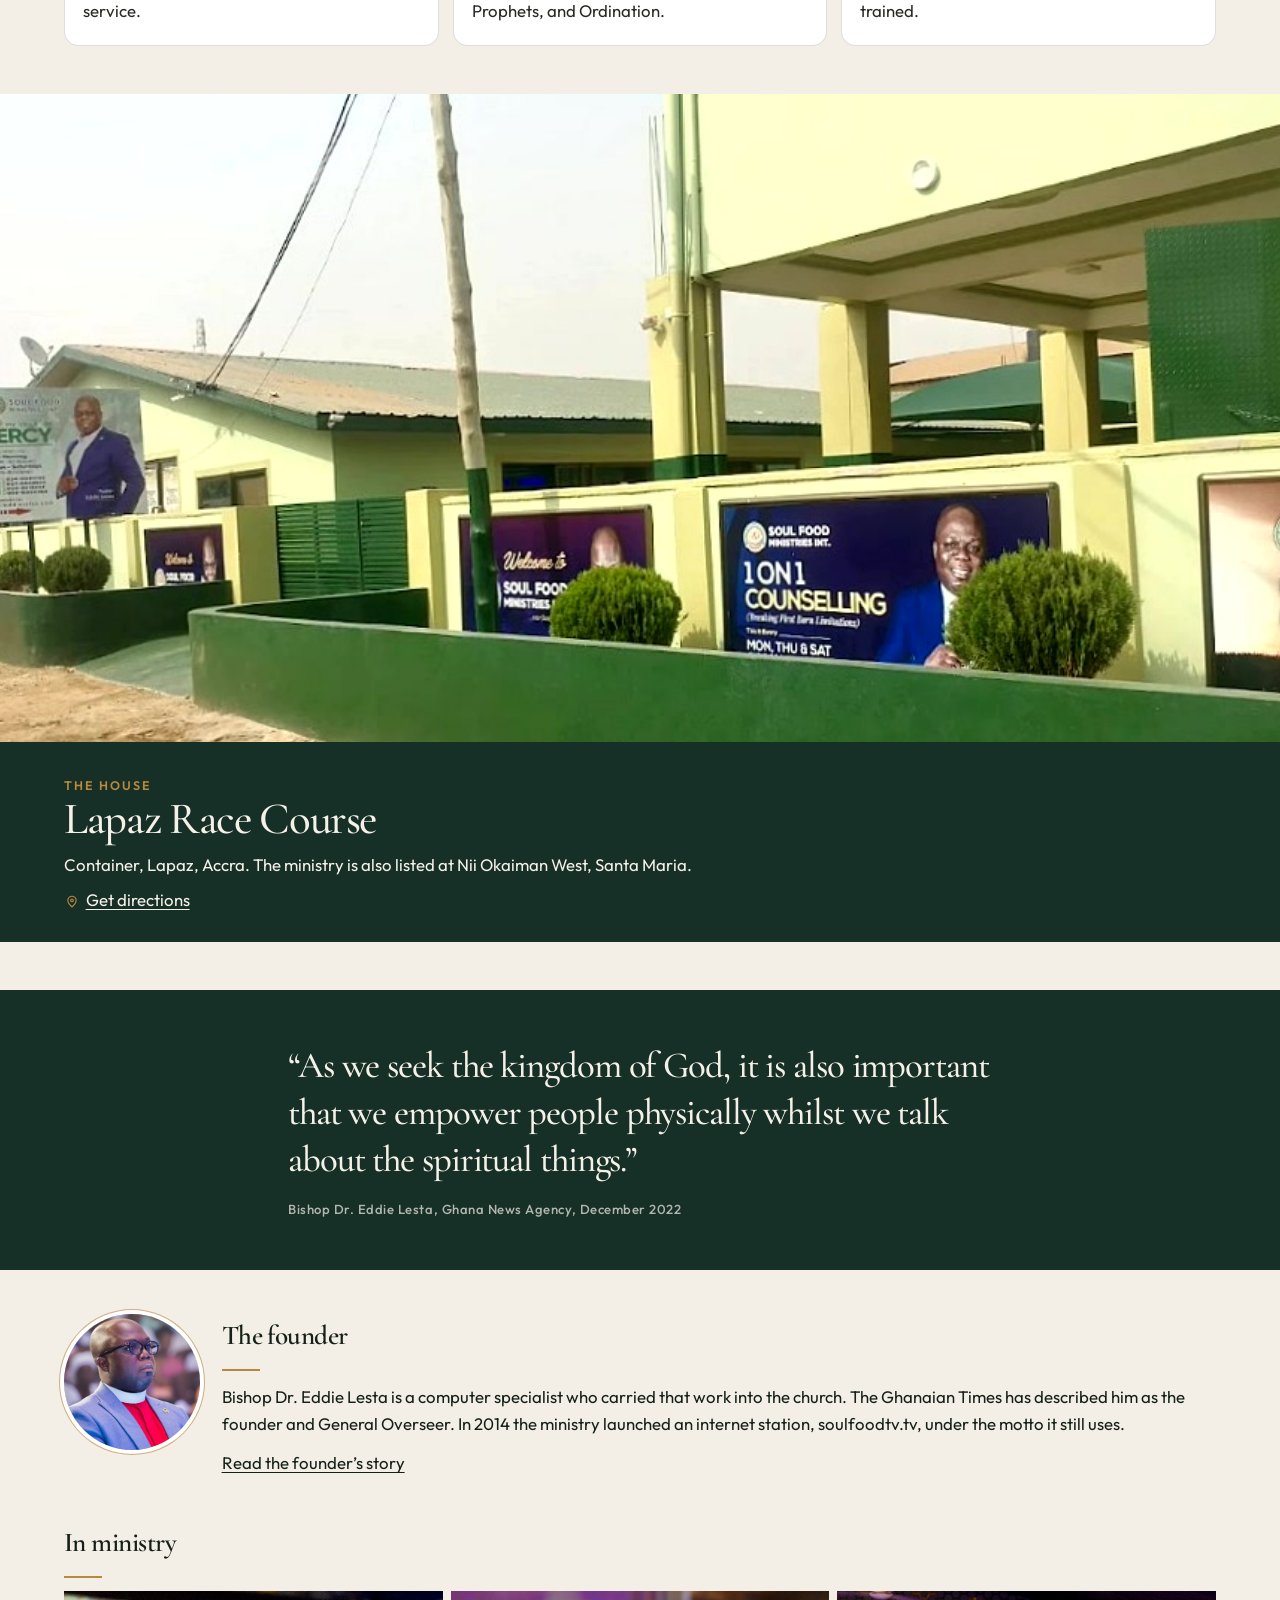
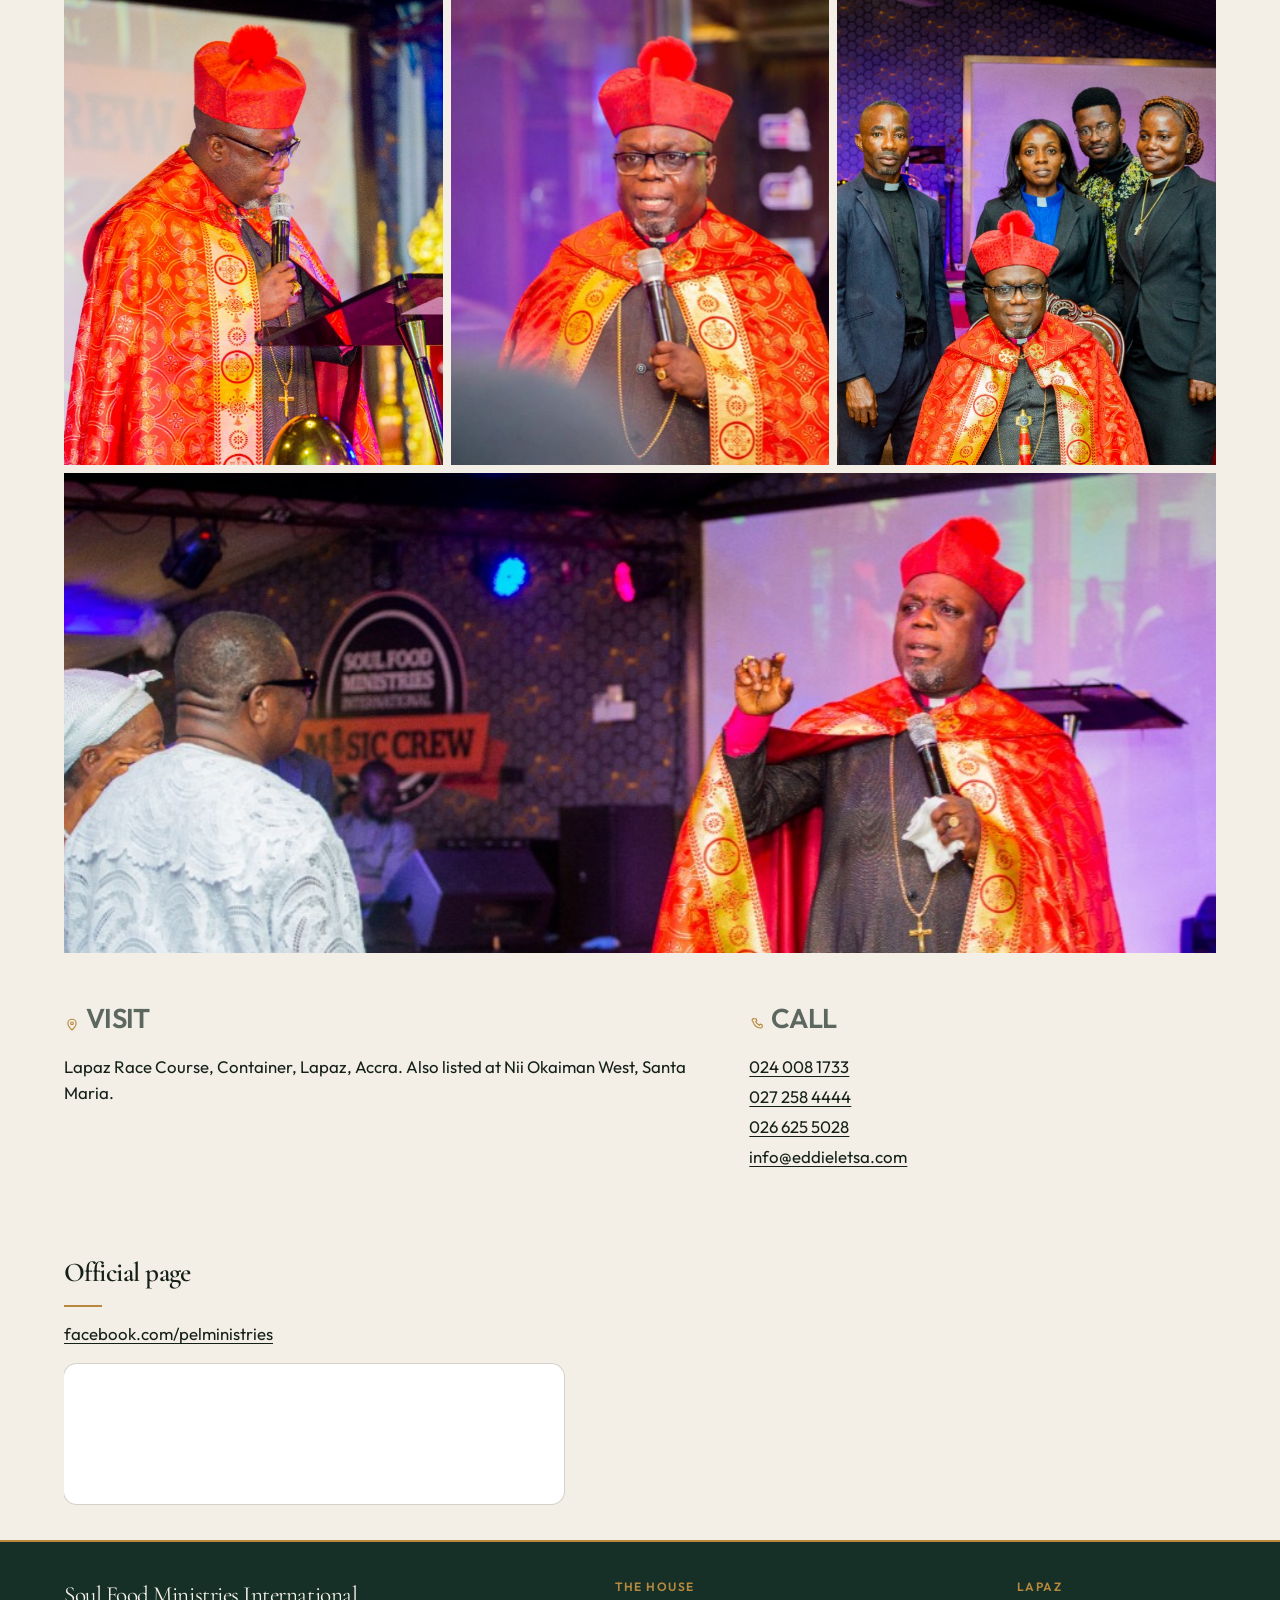
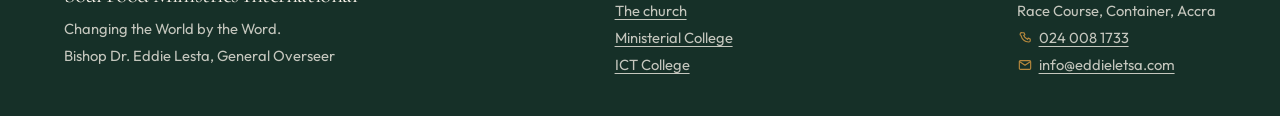
==== commit 69cd234f: "Give the ministry site a finished green and gold presentation." ====
--- a/index.html
+++ b/index.html
@@ -3,33 +3,21 @@
 <head>
   <meta charset="utf-8">
   <meta name="viewport" content="width=device-width, initial-scale=1">
-  <title>Bishop Dr. Eddie Lesta — Soul Food</title>
-  <meta name="description" content="Bishop Dr. Eddie Lesta of Accra. Soul Food Ministries, Soul Food Ministerial College, and Soul Food ICT College.">
-  <meta name="theme-color" content="#10100e">
+  <title>Bishop Dr. Eddie Lesta — Soul Food Ministries</title>
+  <meta name="description" content="Bishop Dr. Eddie Lesta, General Overseer of Soul Food Ministries International in Lapaz, Accra. Sunday service, ministerial college, and free ICT training.">
+  <meta name="theme-color" content="#163028">
   <link rel="icon" href="favicon.svg" type="image/svg+xml">
   <link rel="preconnect" href="https://fonts.googleapis.com">
   <link rel="preconnect" href="https://fonts.gstatic.com" crossorigin>
-  <link href="https://fonts.googleapis.com/css2?family=Fraunces:opsz,wght@9..144,500;9..144,600&family=Outfit:wght@400;500;600&display=swap" rel="stylesheet">
+  <link href="https://fonts.googleapis.com/css2?family=Cormorant+Garamond:wght@500;600;700&family=Outfit:wght@400;500;600&display=swap" rel="stylesheet">
   <link rel="stylesheet" href="css/site.css">
-  <style id="boot-slide"></style>
-  <script>
-    (function () {
-      var raw = (location.hash || "").replace("#", "");
-      var n = /^\d+$/.test(raw) ? Number(raw) : 0;
-      if (n < 0 || n > 19) n = 0;
-      document.documentElement.dataset.scene = String(n);
-      document.getElementById("boot-slide").textContent = '.slide[data-index="' + n + '"]{opacity:1;z-index:1}';
-    })();
-  </script>
 </head>
-<body class="home">
-  <p class="visually-hidden" id="arm-live" aria-live="polite"></p>
-
+<body>
   <header class="topnav">
     <div class="topnav-inner">
-      <a class="logo" href="#0" data-select="0"><img src="images/logo.png" alt="Soul Food Ministries International"></a>
+      <a class="logo" href="index.html"><img src="images/logo.png" alt="Soul Food Ministries International"></a>
       <nav class="site-nav" id="site-nav" aria-label="Primary">
-        <a href="#0" data-select="0" aria-current="page">Home</a>
+        <a href="index.html" aria-current="page">Home</a>
         <a href="ministries.html">Ministries</a>
         <a href="college.html">College</a>
         <a href="ict.html">ICT</a>
@@ -41,64 +29,201 @@
     </div>
   </header>
 
-  <main class="stage" id="top" aria-roledescription="carousel" aria-label="Photographs">
-    <img class="slide" data-index="0" src="images/08.jpg" alt="">
-    <img class="slide" data-index="1" src="images/17.jpg" alt="">
-    <img class="slide" data-index="2" src="images/35.jpg" alt="">
-    <img class="slide" data-index="3" src="images/12.jpg" alt="">
-    <img class="slide" data-index="4" src="images/20.jpg" alt="">
-    <img class="slide" data-index="5" src="images/22.jpg" alt="">
-    <img class="slide" data-index="6" src="images/19.jpg" alt="">
-    <img class="slide" data-index="7" src="images/25.jpg" alt="">
-    <img class="slide" data-index="8" src="images/27.jpg" alt="">
-    <img class="slide" data-index="9" src="images/34.jpg" alt="">
-    <img class="slide" data-index="10" src="images/30.jpg" alt="">
-    <img class="slide" data-index="11" src="images/33.jpg" alt="">
-    <img class="slide" data-index="12" src="images/28.jpg" alt="">
-    <img class="slide" data-index="13" src="images/18.jpg" alt="">
-    <img class="slide" data-index="14" src="images/11.jpg" alt="">
-    <img class="slide" data-index="15" src="images/05.jpg" alt="">
-    <img class="slide" data-index="16" src="images/23.jpg" alt="">
-    <img class="slide" data-index="17" src="images/24.jpg" alt="">
-    <img class="slide" data-index="18" src="images/31.jpg" alt="">
-    <img class="slide" data-index="19" src="images/32.jpg" alt="">
-    <div class="grain" aria-hidden="true"></div>
-    <div class="stage-shade" aria-hidden="true"></div>
-
-    <div class="reel">
-      <button class="reel-arrow" type="button" data-step="-1" aria-label="Previous photo">
-        <svg width="16" height="16" viewBox="0 0 24 24" fill="none" stroke="currentColor" stroke-width="2" aria-hidden="true"><path d="m15 18-6-6 6-6"/></svg>
+  <main>
+    <section class="stage">
+      <div class="stage-copy">
+        <p class="eyebrow">Soul Food Ministries International</p>
+        <h1>Bishop Dr. Eddie Lesta</h1>
+        <p class="motto-line">Changing the World by the Word.</p>
+        <p class="lede">General Overseer of the church in Lapaz, Accra.</p>
+        <div class="service-card" aria-live="polite">
+          <p class="kicker-row"><span class="glyph" aria-hidden="true"><svg><use href="images/icons.svg#calendar"/></svg></span><span data-next-kicker>This Sunday</span></p>
+          <p class="service-detail" data-next-detail>Revelation Service, 8:00 a.m. to 12:30 p.m.</p>
+          <p class="place"><span class="glyph" aria-hidden="true"><svg><use href="images/icons.svg#pin"/></svg></span>Lapaz Race Course, Container, Lapaz.</p>
+        </div>
+        <div class="actions">
+          <a class="button" href="#visit">Plan a visit</a>
+          <button class="button quiet" type="button" data-wa-open>Write on WhatsApp</button>
+        </div>
+      </div>
+      <figure class="stage-photo">
+        <img src="images/08.jpg" alt="Bishop Dr. Eddie Lesta in red vestments.">
+      </figure>
+    </section>
+
+    <section class="plan" aria-label="Plan a visit">
+      <a class="plan-item" href="https://www.google.com/maps/search/?api=1&amp;query=Lapaz%20Race%20Course%2C%20Container%2C%20Lapaz%2C%20Accra" target="_blank" rel="noopener noreferrer">
+        <span class="ico" aria-hidden="true"><svg><use href="images/icons.svg#pin"/></svg></span>
+        <span class="plan-kicker">Directions</span>
+        <span class="plan-name">Open Lapaz in Maps</span>
+      </a>
+      <a class="plan-item" data-calendar="service" href="https://calendar.google.com/calendar/render?action=TEMPLATE&amp;text=Revelation%20Service%20%E2%80%94%20Soul%20Food%20Ministries&amp;ctz=Africa%2FAccra&amp;location=Lapaz%20Race%20Course%2C%20Container%2C%20Lapaz%2C%20Accra&amp;details=Sunday%2C%208%3A00%20a.m.%20to%2012%3A30%20p.m.%20Ask%20the%20ministry%20to%20confirm%20the%20current%20week.&amp;recur=RRULE%3AFREQ%3DWEEKLY%3BBYDAY%3DSU">
+        <span class="ico" aria-hidden="true"><svg><use href="images/icons.svg#calendar"/></svg></span>
+        <span class="plan-kicker">Sunday</span>
+        <span class="plan-name">Add the service to your calendar</span>
+      </a>
+      <a class="plan-item" href="tel:+233240081733">
+        <span class="ico" aria-hidden="true"><svg><use href="images/icons.svg#phone"/></svg></span>
+        <span class="plan-kicker">Call</span>
+        <span class="plan-name">024 008 1733</span>
+      </a>
+      <button class="plan-item" type="button" data-copy>
+        <span class="ico" aria-hidden="true"><svg><use href="images/icons.svg#copy"/></svg></span>
+        <span class="plan-kicker">Address</span>
+        <span class="plan-name" data-copy-label>Copy Lapaz Race Course</span>
       </button>
-      <div class="reel-window">
-        <ul class="reel-track">
-          <li><button class="thumb" type="button" data-select="0" aria-label="Photo 1"><img src="images/08.jpg" alt=""></button></li>
-          <li><button class="thumb" type="button" data-select="1" aria-label="Photo 2"><img src="images/17.jpg" alt=""></button></li>
-          <li><button class="thumb" type="button" data-select="2" aria-label="Photo 3"><img src="images/35.jpg" alt=""></button></li>
-          <li><button class="thumb" type="button" data-select="3" aria-label="Photo 4"><img src="images/12.jpg" alt=""></button></li>
-          <li><button class="thumb" type="button" data-select="4" aria-label="Photo 5"><img src="images/20.jpg" alt=""></button></li>
-          <li><button class="thumb" type="button" data-select="5" aria-label="Photo 6"><img src="images/22.jpg" alt=""></button></li>
-          <li><button class="thumb" type="button" data-select="6" aria-label="Photo 7"><img src="images/19.jpg" alt=""></button></li>
-          <li><button class="thumb" type="button" data-select="7" aria-label="Photo 8"><img src="images/25.jpg" alt=""></button></li>
-          <li><button class="thumb" type="button" data-select="8" aria-label="Photo 9"><img src="images/27.jpg" alt=""></button></li>
-          <li><button class="thumb" type="button" data-select="9" aria-label="Photo 10"><img src="images/34.jpg" alt=""></button></li>
-          <li><button class="thumb" type="button" data-select="10" aria-label="Photo 11"><img src="images/30.jpg" alt=""></button></li>
-          <li><button class="thumb" type="button" data-select="11" aria-label="Photo 12"><img src="images/33.jpg" alt=""></button></li>
-          <li><button class="thumb" type="button" data-select="12" aria-label="Photo 13"><img src="images/28.jpg" alt=""></button></li>
-          <li><button class="thumb" type="button" data-select="13" aria-label="Photo 14"><img src="images/18.jpg" alt=""></button></li>
-          <li><button class="thumb" type="button" data-select="14" aria-label="Photo 15"><img src="images/11.jpg" alt=""></button></li>
-          <li><button class="thumb" type="button" data-select="15" aria-label="Photo 16"><img src="images/05.jpg" alt=""></button></li>
-          <li><button class="thumb" type="button" data-select="16" aria-label="Photo 17"><img src="images/23.jpg" alt=""></button></li>
-          <li><button class="thumb" type="button" data-select="17" aria-label="Photo 18"><img src="images/24.jpg" alt=""></button></li>
-          <li><button class="thumb" type="button" data-select="18" aria-label="Photo 19"><img src="images/31.jpg" alt=""></button></li>
-          <li><button class="thumb" type="button" data-select="19" aria-label="Photo 20"><img src="images/32.jpg" alt=""></button></li>
-        </ul>
-      </div>
-      <button class="reel-arrow" type="button" data-step="1" aria-label="Next photo">
-        <svg width="16" height="16" viewBox="0 0 24 24" fill="none" stroke="currentColor" stroke-width="2" aria-hidden="true"><path d="m9 18 6-6-6-6"/></svg>
-      </button>
-    </div>
+    </section>
+
+    <section class="times" aria-label="Service times">
+      <article data-gathering="sunday">
+        <span class="ico" aria-hidden="true"><svg><use href="images/icons.svg#sun"/></svg></span>
+        <h2>Sunday</h2>
+        <p>Revelation Service, 8:00 a.m. to 12:30 p.m.</p>
+      </article>
+      <article data-gathering="evening">
+        <span class="ico" aria-hidden="true"><svg><use href="images/icons.svg#moon"/></svg></span>
+        <h2>Monday to Saturday</h2>
+        <p>Evening Service, 5:30 p.m. to 8:00 p.m.</p>
+      </article>
+      <article data-gathering="counsel">
+        <span class="ico" aria-hidden="true"><svg><use href="images/icons.svg#people"/></svg></span>
+        <h2>Counsel</h2>
+        <p>One-to-one, Monday, Thursday, and Saturday, 9:00 a.m. to 12:30 p.m.</p>
+      </article>
+    </section>
+    <p class="confirm">Ask the ministry to confirm the current week before you travel.</p>
+
+    <section class="band">
+      <h2>The work of the house</h2>
+      <div class="works">
+        <a class="work" href="ministries.html">
+          <span class="ico" aria-hidden="true"><svg><use href="images/icons.svg#church"/></svg></span>
+          <p class="eyebrow">Worship</p>
+          <h3>The church in Lapaz</h3>
+          <p>Sunday’s Revelation Service, evening worship from Monday to Saturday, and one-to-one counsel. The music crew is part of the service.</p>
+        </a>
+        <a class="work" href="college.html">
+          <span class="ico" aria-hidden="true"><svg><use href="images/icons.svg#book"/></svg></span>
+          <p class="eyebrow">A calling</p>
+          <h3>Ministerial College</h3>
+          <p>Trains and equips people who have a call to serve, ordains them, and gives a licence to minister. Three schools: Impartation, Prophets, and Ordination.</p>
+        </a>
+        <a class="work" href="ict.html">
+          <span class="ico" aria-hidden="true"><svg><use href="images/icons.svg#screen"/></svg></span>
+          <p class="eyebrow">A skill</p>
+          <h3>ICT College</h3>
+          <p>Free computer training, paid for by the church and open to anyone. By December 2022, more than 17,000 people had been trained.</p>
+        </a>
+      </div>
+    </section>
+
+    <section class="house">
+      <figure>
+        <img src="images/cover.jpg" alt="The Soul Food Ministries compound at Lapaz, with the church building and welcome banners.">
+      </figure>
+      <div>
+        <p class="eyebrow">The house</p>
+        <h2>Lapaz Race Course</h2>
+        <p>Container, Lapaz, Accra. The ministry is also listed at Nii Okaiman West, Santa Maria.</p>
+        <p><a href="https://www.google.com/maps/search/?api=1&amp;query=Lapaz%20Race%20Course%2C%20Container%2C%20Lapaz%2C%20Accra" target="_blank" rel="noopener noreferrer"><span class="glyph" aria-hidden="true"><svg><use href="images/icons.svg#pin"/></svg></span>Get directions</a></p>
+      </div>
+    </section>
+
+    <section class="declaration">
+      <blockquote>
+        “As we seek the kingdom of God, it is also important that we empower people physically whilst we talk about the spiritual things.”
+        <cite>Bishop Dr. Eddie Lesta, Ghana News Agency, December 2022</cite>
+      </blockquote>
+    </section>
+
+    <section class="band founder-band">
+      <img src="images/founder.jpg" alt="Bishop Dr. Eddie Lesta">
+      <div>
+        <h2>The founder</h2>
+        <p>Bishop Dr. Eddie Lesta is a computer specialist who carried that work into the church. The Ghanaian Times has described him as the founder and General Overseer. In 2014 the ministry launched an internet station, soulfoodtv.tv, under the motto it still uses.</p>
+        <p><a href="ministries.html">Read the founder’s story</a></p>
+      </div>
+    </section>
+
+    <section class="band">
+      <h2>In ministry</h2>
+      <div class="gallery">
+        <img src="images/12.jpg" alt="Bishop Dr. Eddie Lesta at the lectern.">
+        <img src="images/35.jpg" alt="Bishop Dr. Eddie Lesta, a close portrait.">
+        <img src="images/25.jpg" alt="Bishop Dr. Eddie Lesta seated with a staff.">
+        <img class="gallery-wide" src="images/20.jpg" alt="Bishop Dr. Eddie Lesta preaching, with the Soul Food music crew behind him.">
+      </div>
+    </section>
+
+    <section class="band visit" id="visit">
+      <div>
+        <h2><span class="glyph" aria-hidden="true"><svg><use href="images/icons.svg#pin"/></svg></span>Visit</h2>
+        <p>Lapaz Race Course, Container, Lapaz, Accra. Also listed at Nii Okaiman West, Santa Maria.</p>
+      </div>
+      <div>
+        <h2><span class="glyph" aria-hidden="true"><svg><use href="images/icons.svg#phone"/></svg></span>Call</h2>
+        <p><a href="tel:+233240081733">024 008 1733</a></p>
+        <p><a href="tel:+233272584444">027 258 4444</a></p>
+        <p><a href="tel:+233266255028">026 625 5028</a></p>
+        <p><a href="mailto:info@eddieletsa.com">info@eddieletsa.com</a></p>
+      </div>
+    </section>
+
+    <section class="facebook" aria-label="Official Facebook page">
+      <h2>Official page</h2>
+      <p><a href="https://www.facebook.com/pelministries/" target="_blank" rel="noopener noreferrer">facebook.com/pelministries</a></p>
+      <iframe class="facebook-frame" title="Soul Food Ministries on Facebook" src="https://www.facebook.com/plugins/page.php?href=https%3A%2F%2Fwww.facebook.com%2Fpelministries%2F&tabs=timeline&width=500&height=140&small_header=false&adapt_container_width=true&hide_cover=false&show_facepile=true" height="140" loading="lazy" allow="autoplay; clipboard-write; encrypted-media; picture-in-picture; web-share" allowfullscreen></iframe>
+    </section>
+
   </main>
-
+  <footer class="site-foot">
+    <div>
+      <p class="site-foot-name">Soul Food Ministries International</p>
+      <p>Changing the World by the Word.</p>
+      <p>Bishop Dr. Eddie Lesta, General Overseer</p>
+    </div>
+    <div>
+      <p class="site-foot-label">The house</p>
+      <p><a href="ministries.html">The church</a></p>
+      <p><a href="college.html">Ministerial College</a></p>
+      <p><a href="ict.html">ICT College</a></p>
+    </div>
+    <div>
+      <p class="site-foot-label">Lapaz</p>
+      <p>Race Course, Container, Accra</p>
+      <p><a href="tel:+233240081733"><span class="glyph" aria-hidden="true"><svg><use href="images/icons.svg#phone"/></svg></span>024 008 1733</a></p>
+      <p><a href="mailto:info@eddieletsa.com"><span class="glyph" aria-hidden="true"><svg><use href="images/icons.svg#mail"/></svg></span>info@eddieletsa.com</a></p>
+    </div>
+  </footer>
+
+  <button class="whatsapp" type="button" data-wa-open aria-haspopup="dialog" aria-controls="wa-form" aria-label="WhatsApp 024 488 9424">
+    <svg viewBox="0 0 24 24" width="30" height="30" aria-hidden="true"><path fill="currentColor" d="M17.472 14.382c-.297-.149-1.758-.867-2.03-.967-.273-.099-.471-.148-.67.15-.197.297-.767.966-.94 1.164-.173.199-.347.223-.644.075-.297-.15-1.255-.463-2.39-1.475-.883-.788-1.48-1.761-1.653-2.059-.173-.297-.018-.458.13-.606.134-.133.298-.347.446-.52.149-.174.198-.298.298-.497.099-.198.05-.371-.025-.52-.075-.149-.669-1.612-.916-2.207-.242-.579-.487-.5-.669-.51-.173-.008-.371-.01-.57-.01-.198 0-.52.074-.792.372-.272.297-1.04 1.016-1.04 2.479 0 1.462 1.065 2.875 1.213 3.074.149.198 2.096 3.2 5.077 4.487.709.306 1.262.489 1.694.625.712.227 1.36.195 1.871.118.571-.085 1.758-.719 2.006-1.413.248-.694.248-1.289.173-1.413-.074-.124-.272-.198-.57-.347m-5.421 7.403h-.004a9.87 9.87 0 0 1-5.031-1.378l-.361-.214-3.741.982.998-3.648-.235-.374a9.86 9.86 0 0 1-1.51-5.26c.001-5.45 4.436-9.884 9.888-9.884 2.64 0 5.122 1.03 6.988 2.898a9.825 9.825 0 0 1 2.893 6.994c-.003 5.45-4.437 9.884-9.885 9.884m8.413-18.297A11.815 11.815 0 0 0 12.05 0C5.495 0 .16 5.335.157 11.892c0 2.096.547 4.142 1.588 5.945L.057 24l6.305-1.654a11.882 11.882 0 0 0 5.683 1.448h.005c6.554 0 11.89-5.335 11.893-11.893a11.821 11.821 0 0 0-3.48-8.413"/></svg>
+  </button>
+  <dialog class="wa-dialog" id="wa-form" aria-labelledby="wa-title">
+    <form class="wa-card" method="post" action="#">
+      <h2 id="wa-title">Write to the ministry</h2>
+      <p>This opens WhatsApp to 024 488 9424 with your note about Soul Food Ministries.</p>
+      <input type="hidden" name="topic" value="Soul Food Ministries">
+      <label>Name <input name="name" required autocomplete="name"></label>
+      <label>Phone <input name="phone" type="tel" required autocomplete="tel"></label>
+      <label>About
+        <select name="about" required>
+          <option value="">Choose one</option>
+          <option>Service times</option>
+          <option>A visit</option>
+          <option>One-to-one counselling</option>
+          <option>The Ministerial College</option>
+          <option>The ICT College</option>
+          <option>Something else</option>
+        </select>
+      </label>
+      <label>Message <textarea name="note" rows="3"></textarea></label>
+      <div class="wa-actions">
+        <button type="button" data-wa-close>Close</button>
+        <button type="submit">Send on WhatsApp</button>
+      </div>
+    </form>
+  </dialog>
   <script src="js/site.js"></script>
 </body>
 </html>
--- a/css/site.css
+++ b/css/site.css
@@ -1,11 +1,14 @@
 :root {
-  --ink: #10100e;
-  --paper: #f4f0e8;
-  --muted: #6d6860;
-  --line: rgba(16, 16, 14, 0.12);
-  --serif: "Fraunces", Georgia, serif;
+  --ink: #142018;
+  --paper: #f3efe6;
+  --muted: #5c675f;
+  --line: rgba(20, 32, 24, 0.14);
+  --green: #163028;
+  --cream: #f6f1e8;
+  --serif: "Cormorant Garamond", Georgia, serif;
   --sans: "Outfit", "Segoe UI", sans-serif;
-  --header: 68px;
+  --header: 72px;
+  --gold: #b8893d;
 }
 
 *,
@@ -14,25 +17,22 @@
   box-sizing: border-box;
 }
 
+html {
+  scroll-behavior: smooth;
+}
+
 html,
 body {
   min-height: 100%;
 }
 
-html:has(body.home),
-body.home {
-  height: 100%;
-  overflow: hidden;
-}
-
 body {
   margin: 0;
-  background: var(--ink);
-  color: var(--paper);
+  background: var(--paper);
+  color: var(--ink);
   font-family: var(--sans);
   font-size: 1.05rem;
   line-height: 1.6;
-  overscroll-behavior: none;
 }
 
 button,
@@ -60,48 +60,13 @@
   outline-offset: 3px;
 }
 
-.skip {
-  position: absolute;
-  left: 12px;
-  top: 12px;
-  z-index: 80;
-  transform: translateY(-160%);
-  background: var(--paper);
-  color: var(--ink);
-  padding: 8px 12px;
-}
-
-.skip:focus {
-  transform: none;
-}
-
-.visually-hidden {
-  position: absolute;
-  width: 1px;
-  height: 1px;
-  padding: 0;
-  margin: -1px;
-  overflow: hidden;
-  clip: rect(0, 0, 0, 0);
-  white-space: nowrap;
-  border: 0;
-}
-
 .topnav {
   position: fixed;
   inset: 0 0 auto 0;
   z-index: 40;
-  color: #fff;
-  filter: drop-shadow(0 1px 2px rgb(0 0 0 / 0.65));
-  border-bottom: 1px solid transparent;
-}
-
-.topnav.is-solid {
-  background: rgb(244 240 232 / 0.94);
-  color: var(--ink);
-  filter: none;
-  border-bottom-color: var(--line);
-  backdrop-filter: blur(16px);
+  background: var(--green);
+  color: var(--cream);
+  border-bottom: 2px solid var(--gold);
 }
 
 .topnav-inner {
@@ -125,10 +90,7 @@
   display: block;
   height: 2.75rem;
   width: auto;
-}
-
-body.sub .logo img {
-  filter: brightness(0);
+  filter: brightness(0) invert(1);
 }
 
 .site-nav {
@@ -138,15 +100,14 @@
   font-size: 0.95rem;
 }
 
-.site-nav a[aria-current="page"],
-.site-nav a[aria-pressed="true"] {
-  opacity: 1;
+.site-nav a[aria-current="page"] {
   text-decoration: underline;
-  text-underline-offset: 0.35em;
-}
-
-.site-nav a:hover,
-.site-nav button:hover {
+  text-decoration-color: var(--gold);
+  text-decoration-thickness: 2px;
+  text-underline-offset: 0.4em;
+}
+
+.site-nav a:hover {
   opacity: 0.7;
 }
 
@@ -162,38 +123,6 @@
   width: 40px;
   height: 40px;
   place-items: center;
-}
-
-.pill,
-.icon-btn {
-  display: inline-flex;
-  align-items: center;
-  justify-content: center;
-  height: 40px;
-  border-radius: 999px;
-}
-
-.pill {
-  gap: 6px;
-  padding: 0 12px;
-  font-size: 0.78rem;
-  font-weight: 500;
-}
-
-.icon-btn {
-  width: 40px;
-}
-
-.pill:hover,
-.icon-btn:hover,
-.menu-toggle:hover {
-  background: rgb(255 255 255 / 0.15);
-}
-
-.topnav.is-solid .pill:hover,
-.topnav.is-solid .icon-btn:hover,
-.topnav.is-solid .menu-toggle:hover {
-  background: rgb(16 16 14 / 0.06);
 }
 
 .menu-toggle {
@@ -204,184 +133,1188 @@
   font-size: 0.85rem;
 }
 
+.menu-toggle:hover {
+  background: rgb(255 255 255 / 0.08);
+}
+
 .stage {
-  position: fixed;
-  inset: 0;
-  overflow: hidden;
-  color: #fff;
-}
-
-.slide,
-.grain,
-.stage-shade {
-  position: absolute;
-  inset: 0;
-}
-
-.slide {
+  margin-top: var(--header);
+  min-height: calc(100svh - var(--header));
+  display: grid;
+  grid-template-columns: minmax(0, 1.05fr) minmax(20rem, 0.95fr);
+  background: var(--green);
+  color: var(--cream);
+}
+
+.stage-copy {
+  display: flex;
+  flex-direction: column;
+  justify-content: center;
+  padding: clamp(1.75rem, 4vw, 3.5rem) clamp(1.25rem, 4vw, 3.25rem);
+}
+
+.stage h1 {
+  margin: 0;
+  color: var(--cream);
+  font-family: var(--serif);
+  font-weight: 600;
+  letter-spacing: -0.03em;
+  font-size: clamp(3.1rem, 6.4vw, 5.4rem);
+  line-height: 0.92;
+}
+
+.stage .eyebrow,
+.stage .service-card [data-next-kicker] {
+  color: var(--gold);
+}
+
+.stage .service-card .place {
+  color: var(--cream);
+}
+
+.stage .motto-line,
+.stage .lede,
+.stage .service-detail,
+.stage .place {
+  color: var(--cream);
+}
+
+.stage .service-card {
+  background: rgb(255 255 255 / 0.05);
+  border-color: rgb(246 241 232 / 0.18);
+  color: var(--cream);
+}
+
+.stage .button {
+  background: var(--gold);
+  color: var(--green);
+}
+
+.stage .button.quiet {
+  background: transparent;
+  color: var(--cream);
+  box-shadow: inset 0 0 0 1px rgb(246 241 232 / 0.4);
+}
+
+.stage-photo {
+  margin: 0;
+  min-height: 28rem;
+}
+
+.stage-photo img {
+  display: block;
   width: 100%;
   height: 100%;
   object-fit: cover;
-  object-position: center 22%;
-  opacity: 0;
-  z-index: 0;
-}
-
-.slide.is-current,
-.slide.is-leaving {
-  opacity: 1;
-  z-index: 1;
-}
-
-html[data-scene] .slide.is-entering {
-  z-index: 2;
-  animation: stage-enter 0.72s cubic-bezier(0.16, 0.84, 0.28, 1) both;
-}
-
-@keyframes stage-enter {
-  from {
-    opacity: 0;
-    transform: scale(1.07);
-  }
-  to {
-    opacity: 1;
-    transform: scale(1);
-  }
-}
-
-.grain {
-  display: none;
-}
-
-.stage-shade {
-  pointer-events: none;
-  z-index: 2;
-  background: linear-gradient(180deg, rgb(0 0 0 / 0.38) 0%, transparent 22%, transparent 62%, rgb(0 0 0 / 0.55) 100%);
-}
-
-.storm {
-  position: absolute;
-  inset: 0;
-  z-index: 2;
+  object-position: center 14%;
+}
+
+.eyebrow {
+  margin: 0 0 0.55rem;
+  font-size: 0.78rem;
+  font-weight: 600;
+  letter-spacing: 0.16em;
+  text-transform: uppercase;
+  color: var(--muted);
+}
+
+.intro h1,
+.prose h1,
+.band h2,
+.visit h2,
+.founder-band h2,
+.facebook h2,
+.prose h2,
+.page-head h1 {
+  font-family: var(--serif);
+  font-weight: 600;
+  letter-spacing: -0.03em;
+}
+
+.intro h1 {
+  margin: 0;
+  font-size: clamp(2.7rem, 6vw, 4.5rem);
+  line-height: 0.98;
+}
+
+.motto-line {
+  margin: 0.9rem 0 0;
+  max-width: 18ch;
+  font-family: var(--serif);
+  font-size: clamp(1.45rem, 2.6vw, 2rem);
+  font-weight: 500;
+  letter-spacing: -0.03em;
+  line-height: 1.15;
+}
+
+.lede {
+  margin: 0.85rem 0 0;
+  max-width: 38rem;
+  font-size: 1.12rem;
+  line-height: 1.5;
+  color: #2a2824;
+}
+
+.lede a,
+.register a {
+  text-decoration: underline;
+  text-underline-offset: 0.18em;
+}
+
+.service-card {
+  margin-top: 1.35rem;
+  max-width: 32rem;
+  padding: 0.95rem 1.05rem 1.05rem;
+  background: #fff;
+  border: 1px solid var(--line);
+  border-radius: 0.9rem;
+  box-shadow: inset 3px 0 0 var(--gold);
+}
+
+.service-detail {
+  margin: 0.15rem 0 0;
+  font-size: 1.2rem;
+  line-height: 1.35;
+}
+
+.service-card [data-next-kicker],
+.times h2,
+.visit h2 {
+  display: block;
+  margin: 0 0 0.2rem;
+  font-family: var(--sans);
+  font-size: 0.75rem;
+  font-weight: 600;
+  letter-spacing: 0.12em;
+  text-transform: uppercase;
+  color: var(--muted);
+}
+
+.place {
+  margin: 0.4rem 0 0;
+  color: #2a2824;
+}
+
+.service-card .place {
+  margin-top: 0.35rem;
+  color: var(--muted);
+  font-size: 0.95rem;
+}
+
+.actions {
+  display: flex;
+  flex-wrap: wrap;
+  gap: 0.6rem;
+  margin-top: 1.4rem;
+}
+
+.button {
+  display: inline-flex;
+  align-items: center;
+  height: 2.75rem;
+  padding: 0 1.05rem;
+  border-radius: 999px;
+  background: var(--green);
+  color: var(--cream);
+  font-size: 0.95rem;
+}
+
+.button.quiet {
+  background: transparent;
+  color: var(--green);
+  box-shadow: inset 0 0 0 1px var(--line);
+}
+
+.portrait {
+  margin: 0;
+}
+
+.portrait img {
+  display: block;
+  width: 100%;
+  aspect-ratio: 4 / 5;
+  object-fit: cover;
+  object-position: center 16%;
+}
+
+.plan {
+  width: min(72rem, calc(100% - 40px));
+  margin: 0 auto;
+  display: grid;
+  grid-template-columns: repeat(4, 1fr);
+  border-top: 1px solid var(--line);
+}
+
+.plan-item {
+  display: flex;
+  flex-direction: column;
+  align-items: flex-start;
+  gap: 0.15rem;
+  min-width: 0;
+  padding: 1rem 1.1rem 1.05rem 0;
+  text-align: left;
+}
+
+.plan-item + .plan-item {
+  padding-left: 1.1rem;
+  border-left: 1px solid var(--line);
+}
+
+.ico {
+  display: grid;
+  width: 2.45rem;
+  height: 2.45rem;
+  place-items: center;
+  margin: 0 0 0.55rem;
+  border-radius: 999px;
+  background: rgb(184 137 61 / 0.16);
+  color: #8a6424;
+}
+
+.ico svg {
+  display: block;
+  width: 1.2rem;
+  height: 1.2rem;
+}
+
+.stage .ico {
+  background: rgb(184 137 61 / 0.22);
+  color: var(--gold);
+}
+
+.glyph {
+  display: inline-block;
+  width: 1rem;
+  height: 1rem;
+  margin-right: 0.35rem;
+  vertical-align: -0.18em;
+  color: var(--gold);
+}
+
+.glyph svg {
+  display: block;
   width: 100%;
   height: 100%;
-  pointer-events: none;
-}
-
-.reel {
-  --thumb: 9rem;
-  --gap: 0.5rem;
-  --visible: 5;
-  position: absolute;
-  z-index: 6;
-  left: 50%;
-  bottom: 0.45rem;
-  transform: translateX(-50%);
+}
+
+.kicker-row {
   display: flex;
   align-items: center;
+  gap: 0.4rem;
+  margin: 0 0 0.2rem;
+}
+
+.kicker-row .glyph {
+  margin: 0;
+}
+
+.service-card .kicker-row [data-next-kicker] {
+  display: inline;
+  margin: 0;
+}
+
+.plan-item .ico,
+.courses .ico {
+  margin-bottom: 0.35rem;
+}
+
+.band > h2::after,
+.founder-band h2::after,
+.facebook > h2::after,
+.register h2::after {
+  content: "";
+  display: block;
+  width: 2.4rem;
+  height: 2px;
+  margin-top: 0.7rem;
+  background: var(--gold);
+}
+
+.house a .glyph,
+.site-foot .glyph {
+  color: var(--gold);
+}
+
+.plan-kicker {
+  font-size: 0.75rem;
+  font-weight: 600;
+  letter-spacing: 0.12em;
+  text-transform: uppercase;
+  color: var(--muted);
+}
+
+.plan-name {
+  font-size: 1rem;
+  line-height: 1.35;
+}
+
+.plan-item:hover .plan-name {
+  text-decoration: underline;
+  text-underline-offset: 0.18em;
+}
+
+.times {
+  width: min(72rem, calc(100% - 40px));
+  margin: 1.25rem auto 0;
+  display: grid;
+  grid-template-columns: repeat(3, 1fr);
+  gap: 0.85rem;
+}
+
+.times article {
+  padding: 1.15rem 1.15rem 1.25rem;
+  background: #fff;
+  border: 1px solid var(--line);
+  border-radius: 0.9rem;
+}
+
+.times article.is-now,
+.times article.is-next {
+  box-shadow: inset 0 3px 0 var(--gold);
+}
+
+.times article.is-now h2::after,
+.times article.is-next h2::after {
+  margin-left: 0.55rem;
+  color: var(--gold);
+}
+
+.times article.is-now h2::after {
+  content: "Now";
+}
+
+.times article.is-next h2::after {
+  content: "Next";
+}
+
+.times p,
+.confirm,
+.visit p,
+.door p,
+.founder-band p {
+  margin: 0;
+}
+
+.confirm {
+  width: min(72rem, calc(100% - 40px));
+  margin: 0.85rem auto 0;
+  color: var(--muted);
+  font-size: 0.92rem;
+}
+
+.band {
+  width: min(72rem, calc(100% - 40px));
+  margin: 0 auto;
+  padding: 2.75rem 0 0;
+}
+
+.band h2,
+.founder-band h2,
+.facebook h2,
+.prose h2 {
+  margin: 0 0 0.85rem;
+  font-size: 1.7rem;
+  letter-spacing: -0.02em;
+}
+
+.doors {
+  display: grid;
+  grid-template-columns: 1fr 1fr;
+  gap: 1rem;
+}
+
+.door {
+  display: block;
+  padding: 1.25rem 1.25rem 1.35rem;
+  background: #fff;
+  border: 1px solid var(--line);
+  border-radius: 0.8rem;
+}
+
+.door h3 {
+  margin: 0 0 0.4rem;
+  font-family: var(--serif);
+  font-size: 1.45rem;
+  font-weight: 500;
+  letter-spacing: -0.02em;
+}
+
+.door p:last-child {
+  color: #2a2824;
+}
+
+.door:hover h3,
+.work:hover h3 {
+  text-decoration: underline;
+  text-underline-offset: 0.18em;
+}
+
+.works {
+  display: grid;
+  grid-template-columns: repeat(3, 1fr);
+  gap: 0.85rem;
+}
+
+.work {
+  display: flex;
+  flex-direction: column;
+  min-height: 100%;
+  padding: 1.2rem 1.15rem 1.3rem;
+  background: #fff;
+  border: 1px solid var(--line);
+  border-radius: 0.9rem;
+}
+
+.work h3 {
+  margin: 0 0 0.45rem;
+  font-family: var(--serif);
+  font-size: 1.5rem;
+  font-weight: 500;
+  letter-spacing: -0.02em;
+}
+
+.work p:last-child {
+  margin: 0;
+  color: #2a2824;
+}
+
+.house {
+  width: 100%;
+  margin: 3rem 0 0;
+  display: block;
+}
+
+.house figure {
+  margin: 0;
+}
+
+.house img {
+  display: block;
+  width: 100%;
+  aspect-ratio: 16 / 9;
+  max-height: 72vh;
+  object-fit: cover;
+  object-position: center center;
+  border-radius: 0;
+}
+
+.house > div {
+  background: var(--green);
+  color: var(--cream);
+  padding: 1.55rem max(1.25rem, calc((100% - 72rem) / 2)) 1.75rem;
+}
+
+.house .eyebrow {
+  color: var(--gold);
+}
+
+.house h2,
+.house p,
+.house a {
+  color: var(--cream);
+}
+
+.house h2 {
+  margin: 0 0 0.55rem;
+  font-family: var(--serif);
+  font-size: clamp(2rem, 4vw, 2.8rem);
+  font-weight: 500;
+  letter-spacing: -0.03em;
+  line-height: 1.05;
+  text-transform: none;
+  color: var(--cream);
+}
+
+.house p {
+  margin: 0.55rem 0 0;
+}
+
+.house a {
+  text-decoration: underline;
+  text-underline-offset: 0.18em;
+}
+
+.declaration {
+  margin-top: 3rem;
+  padding: 3.25rem 1.25rem;
+  background: var(--green);
+  color: var(--cream);
+}
+
+.declaration blockquote {
+  width: min(44rem, 100%);
+  margin: 0 auto;
+  font-family: var(--serif);
+  font-size: clamp(1.55rem, 3vw, 2.3rem);
+  font-weight: 500;
+  letter-spacing: -0.03em;
+  line-height: 1.28;
+}
+
+.declaration cite {
+  display: block;
+  margin-top: 1.1rem;
+  font-family: var(--sans);
+  font-size: 0.82rem;
+  font-style: normal;
+  letter-spacing: 0.04em;
+  color: rgb(244 240 232 / 0.7);
+}
+
+.gallery {
+  display: grid;
+  grid-template-columns: repeat(3, 1fr);
   gap: 0.5rem;
-  padding: 0 0.15rem;
-}
-
-.reel-arrow {
-  width: 36px;
-  height: 36px;
+}
+
+.gallery img {
+  display: block;
+  width: 100%;
+  aspect-ratio: 4 / 5;
+  object-fit: cover;
+  object-position: center 16%;
+}
+
+.gallery img.gallery-wide {
+  grid-column: 1 / -1;
+  aspect-ratio: 2.4 / 1;
+  object-position: 72% 22%;
+}
+
+.px-frame {
+  overflow: hidden;
+}
+
+.gallery .px-wide {
+  grid-column: 1 / -1;
+}
+
+.px-frame > img {
+  transform: translate3d(0, var(--py, 0px), 0) scale(1.12);
+}
+
+html.js .reveal {
+  opacity: 0;
+  transform: translateY(18px);
+  transition: opacity 0.7s ease, transform 0.7s ease;
+}
+
+html.js .reveal.is-in {
+  opacity: 1;
+  transform: none;
+}
+
+@media (prefers-reduced-motion: reduce) {
+  .px-frame > img {
+    transform: none;
+  }
+
+  html.js .reveal {
+    opacity: 1;
+    transform: none;
+    transition: none;
+  }
+}
+
+.founder-band {
+  display: grid;
+  grid-template-columns: 8.5rem minmax(0, 1fr);
+  gap: 1.35rem;
+  align-items: start;
+}
+
+.founder-band > img,
+.founder img {
+  width: 8.5rem;
+  height: 8.5rem;
+  border-radius: 50%;
+  object-fit: cover;
+  object-position: center 20%;
+  box-shadow: 0 0 0 4px #fff, 0 0 0 5px rgb(176 122 48 / 0.55);
+}
+
+.founder-band p + p {
+  margin-top: 0.75rem;
+}
+
+.founder-band a,
+.prose a,
+.visit a,
+.facts a,
+.facebook a {
+  text-decoration: underline;
+  text-underline-offset: 0.18em;
+}
+
+.frames {
+  display: grid;
+  grid-template-columns: repeat(3, 1fr);
+  gap: 0.55rem;
+}
+
+.frames img {
+  display: block;
+  width: 100%;
+  aspect-ratio: 4 / 5;
+  object-fit: cover;
+  object-position: center 18%;
+}
+
+.visit {
+  display: grid;
+  grid-template-columns: 1.4fr 1fr;
+  gap: 2rem;
+  padding-bottom: 2.5rem;
+  scroll-margin-top: calc(var(--header) + 1rem);
+}
+
+.visit p + p {
+  margin-top: 0.2rem;
+}
+
+.sheet-hero {
+  margin-top: var(--header);
+  height: auto;
+  padding-top: 1.5rem;
+  background: transparent;
+}
+
+.sheet-hero img {
+  display: block;
+  width: min(68rem, calc(100% - 40px));
+  height: auto;
+  max-height: 68vh;
+  margin: 0 auto;
+  object-fit: contain;
+  object-position: center center;
+  border-radius: 0.9rem;
+}
+
+.sheet-hero.bleed {
+  width: 100%;
+  max-width: 100%;
+  height: 50svh;
+  padding-top: 0;
+  overflow: hidden;
+}
+
+.sheet-hero.bleed img {
+  width: 100%;
+  max-width: 100%;
+  min-width: 0;
+  height: 100%;
+  max-height: none;
+  margin: 0;
+  object-fit: cover;
+  object-position: center 64%;
+  border-radius: 0;
+}
+
+.split {
+  display: grid;
+  grid-template-columns: 1fr 1fr;
+  gap: 2.5rem 3rem;
+  align-items: start;
+}
+
+.split h3 {
+  margin: 0 0 0.15rem;
+  font-family: var(--serif);
+  font-size: 1.7rem;
+  font-weight: 500;
+  letter-spacing: -0.02em;
+}
+
+.split p {
+  margin: 0.75rem 0 0;
+  color: #2a2824;
+}
+
+.band p a,
+.syllabus a {
+  text-decoration: underline;
+  text-underline-offset: 0.18em;
+}
+
+.sheet-grid {
+  width: min(68rem, calc(100% - 40px));
+  margin: 0 auto;
+  padding: 2.75rem 0 2.25rem;
+  display: grid;
+  grid-template-columns: minmax(0, 1.7fr) minmax(15rem, 0.75fr);
+  gap: 3.5rem;
+  align-items: start;
+}
+
+.prose h1 {
+  margin: 0;
+  font-size: clamp(2.4rem, 5vw, 3.6rem);
+  line-height: 1.02;
+}
+
+.prose h2 {
+  margin-top: 2.2rem;
+  font-size: 1.55rem;
+}
+
+.prose p,
+.prose li {
+  color: #2a2824;
+}
+
+.prose p {
+  margin: 0.8rem 0 0;
+}
+
+.prose ul,
+.prose ol {
+  margin: 0.8rem 0 0;
+  padding-left: 1.15rem;
+}
+
+.prose li + li {
+  margin-top: 0.45rem;
+}
+
+.quote {
+  margin: 1.4rem 0 0;
+  padding-left: 1rem;
+  border-left: 2px solid rgb(176 122 48 / 0.7);
+  font-family: var(--serif);
+  font-size: 1.28rem;
+  line-height: 1.35;
+}
+
+.quote cite {
+  display: block;
+  margin-top: 0.55rem;
+  font-family: var(--sans);
+  font-size: 0.82rem;
+  font-style: normal;
+  letter-spacing: 0.04em;
+  color: var(--muted);
+}
+
+.page-head {
+  width: min(68rem, calc(100% - 40px));
+  margin: 0 auto;
+  padding: 2.5rem 0 0.25rem;
+  display: grid;
+  grid-template-columns: minmax(0, 1.55fr) minmax(16rem, 0.72fr);
+  gap: 2.5rem;
+  align-items: start;
+}
+
+.page-head > * {
+  min-width: 0;
+}
+
+.page-head-portrait {
+  align-items: center;
+  padding-top: calc(var(--header) + 2.25rem);
+}
+
+.page-head h1 {
+  margin: 0;
+  font-family: var(--serif);
+  font-weight: 500;
+  letter-spacing: -0.03em;
+  font-size: clamp(2.6rem, 5.4vw, 4.2rem);
+  line-height: 0.98;
+}
+
+.page-head .motto-line {
+  max-width: 22ch;
+}
+
+.page-head .lede {
+  max-width: 40rem;
+}
+
+body.sub .times,
+body.sub .confirm,
+body.sub .band {
+  width: min(68rem, calc(100% - 40px));
+}
+
+.record {
+  width: min(68rem, calc(100% - 40px));
+  margin: 1.75rem auto 0;
+  display: grid;
+  grid-template-columns: auto minmax(0, 1fr);
+  gap: 1.15rem 1.5rem;
+  align-items: center;
+  padding: 1.15rem 0;
+  border-top: 1px solid var(--line);
+  border-bottom: 1px solid var(--line);
+}
+
+.record p {
+  margin: 0;
+}
+
+.record-figure {
+  font-family: var(--serif);
+  font-size: clamp(2.6rem, 5vw, 3.6rem);
+  font-weight: 500;
+  letter-spacing: -0.04em;
+  line-height: 0.95;
+}
+
+.record-note {
+  color: var(--muted);
+  font-size: 0.82rem;
+  letter-spacing: 0.08em;
+  text-transform: uppercase;
+  font-weight: 600;
+}
+
+.courses {
+  display: grid;
+  grid-template-columns: 1fr 1fr;
+  gap: 0.75rem;
+}
+
+.courses article {
+  padding: 1rem 1.05rem 1.1rem;
+  background: #fff;
+  border: 1px solid var(--line);
+  border-radius: 0.85rem;
+}
+
+.courses h3 {
+  margin: 0;
+  font-family: var(--serif);
+  font-size: 1.22rem;
+  font-weight: 500;
+  letter-spacing: -0.02em;
+}
+
+.courses p {
+  margin: 0.4rem 0 0;
+  color: #2a2824;
+}
+
+.syllabus {
+  list-style: none;
+  margin: 0.4rem 0 0;
+  padding: 0;
+}
+
+.syllabus li {
+  display: flex;
+  align-items: flex-start;
+  gap: 0.55rem;
+  padding: 0.8rem 0;
+  border-top: 1px solid var(--line);
+}
+
+.syllabus .glyph {
+  margin: 0.15rem 0 0;
   flex: none;
+}
+
+.study {
+  display: grid;
+  grid-template-columns: minmax(0, 1.5fr) minmax(15rem, 0.7fr);
+  gap: 2.5rem;
+  align-items: start;
+}
+
+.register {
+  display: grid;
+  grid-template-columns: minmax(0, 1fr) auto;
+  gap: 1.25rem 1.75rem;
+  align-items: center;
+  padding: 1.3rem 1.3rem 1.35rem;
+  background: #fff;
+  border: 1px solid var(--line);
+  border-radius: 0.9rem;
+  box-shadow: inset 3px 0 0 var(--gold);
+}
+
+.register h2 {
+  margin: 0 0 0.4rem;
+}
+
+.register p {
+  margin: 0;
+}
+
+.register .actions {
+  margin-top: 0;
+}
+
+.facts {
+  position: sticky;
+  top: calc(var(--header) + 1.25rem);
+  padding: 1.15rem 1.15rem 1.25rem;
+  background: #fff;
+  border: 1px solid var(--line);
+  border-radius: 0.8rem;
+  box-shadow: inset 3px 0 0 var(--gold);
+}
+
+.facts h2 {
+  margin: 0 0 0.8rem;
+  font-size: 0.78rem;
+  font-weight: 600;
+  letter-spacing: 0.14em;
+  text-transform: uppercase;
+}
+
+.facts dl {
+  margin: 0;
+}
+
+.facts dt {
+  margin-top: 0.85rem;
+  font-size: 0.75rem;
+  font-weight: 600;
+  letter-spacing: 0.08em;
+  text-transform: uppercase;
+  color: var(--muted);
+}
+
+.facts dd {
+  margin: 0.15rem 0 0;
+}
+
+.facts [data-next-kicker],
+.facts [data-next-detail] {
+  display: block;
+}
+
+.facts [data-next-kicker] {
+  font-weight: 600;
+  color: var(--ink);
+}
+
+.facts-cta {
+  margin: 1.05rem 0 0;
+}
+
+.fact-links {
+  display: flex;
+  flex-wrap: wrap;
+  gap: 0.35rem 1rem;
+  margin-top: 0.9rem;
+}
+
+.fact-links a,
+.fact-links button {
+  text-decoration: underline;
+  text-underline-offset: 0.18em;
+  font-weight: 500;
+}
+
+.founder {
+  display: grid;
+  grid-template-columns: 8.5rem minmax(0, 1fr);
+  gap: 0 1.35rem;
+  align-items: start;
+  margin-top: 0.9rem;
+}
+
+.founder img {
+  margin-top: 0.15rem;
+}
+
+.founder p:first-child {
+  margin-top: 0;
+}
+
+.school-list {
+  display: grid;
+  gap: 0.75rem;
+  margin: 1rem 0 0;
+  padding: 0;
+  list-style: none;
+}
+
+.school-list li {
+  padding: 0.95rem 1rem 1.05rem;
+  background: #fff;
+  border: 1px solid var(--line);
+  border-radius: 0.85rem;
+}
+
+.school-list strong {
+  display: block;
+  font-weight: 600;
+}
+
+.facebook {
+  width: min(72rem, calc(100% - 40px));
+  max-width: 100%;
+  margin: 2.5rem auto 0;
+  padding-bottom: 2.25rem;
+  overflow: hidden;
+}
+
+body.sub .facebook {
+  width: min(68rem, calc(100% - 40px));
+}
+
+.facebook p {
+  margin: 0.45rem 0 0;
+}
+
+.facebook-frame {
+  display: block;
+  width: 100%;
+  max-width: 500px;
+  min-width: 0;
+  height: 140px;
+  margin-top: 1rem;
+  border: 0;
+  border-radius: 0.8rem;
+  background: #fff;
+  box-shadow: 0 0 0 1px var(--line);
+}
+
+.site-foot {
+  width: 100%;
+  margin: 0;
+  padding: 2.2rem max(1.25rem, calc((100% - 72rem) / 2)) 2.5rem;
+  display: grid;
+  grid-template-columns: 1.4fr 1fr auto;
+  gap: 1.25rem 2rem;
+  align-items: start;
+  background: var(--green);
+  border-top: 2px solid var(--gold);
+  color: rgb(246 241 232 / 0.78);
+  font-size: 0.92rem;
+}
+
+body.sub .site-foot {
+  width: 100%;
+}
+
+.site-foot p {
+  margin: 0;
+}
+
+.site-foot-name {
+  color: var(--cream);
+  font-family: var(--serif);
+  font-size: 1.45rem;
+  letter-spacing: -0.02em;
+}
+
+.site-foot-label {
+  margin-bottom: 0.35rem;
+  font-size: 0.75rem;
+  font-weight: 600;
+  letter-spacing: 0.12em;
+  text-transform: uppercase;
+  color: var(--gold);
+}
+
+.site-foot p + p {
+  margin-top: 0.2rem;
+}
+
+.site-foot a {
+  text-decoration: underline;
+  text-underline-offset: 0.18em;
+}
+
+.site-foot a + a {
+  margin-left: 1rem;
+}
+
+.whatsapp {
+  position: fixed;
+  z-index: 50;
+  right: 1.25rem;
+  bottom: 1.25rem;
+  width: 3.6rem;
+  height: 3.6rem;
   display: grid;
   place-items: center;
   border-radius: 999px;
-  background: rgb(0 0 0 / 0.55);
+  background: #25d366;
   color: #fff;
 }
 
-.reel-window {
-  width: calc(var(--visible) * var(--thumb) + (var(--visible) - 1) * var(--gap));
-  overflow: hidden;
-  padding: 2.2rem 0 1.35rem;
-}
-
-.reel-track {
-  list-style: none;
+.whatsapp:hover {
+  background: #1ebe5d;
+}
+
+.wa-dialog {
+  width: min(26rem, calc(100% - 2rem));
+  max-height: calc(100% - 2rem);
+  overflow: auto;
+  padding: 0;
+  border: 0;
+  border-radius: 1rem;
+  background: var(--paper);
+  color: var(--ink);
+}
+
+.wa-dialog::backdrop {
+  background: rgb(16 16 14 / 0.46);
+}
+
+.wa-card {
+  display: grid;
+  gap: 0.75rem;
+  margin: 0;
+  padding: 1.25rem 1.25rem 1.1rem;
+}
+
+.wa-card h2 {
+  margin: 0;
+  font-family: var(--serif);
+  font-size: 1.55rem;
+  font-weight: 500;
+  letter-spacing: -0.03em;
+  line-height: 1.1;
+}
+
+.wa-card p {
+  margin: 0;
+  color: var(--muted);
+  font-size: 0.92rem;
+}
+
+.wa-card label {
+  display: grid;
+  gap: 0.3rem;
+  font-size: 0.82rem;
+  font-weight: 600;
+}
+
+.wa-card input,
+.wa-card select,
+.wa-card textarea {
+  width: 100%;
+  padding: 0.65rem 0.7rem;
+  border: 1px solid var(--line);
+  border-radius: 0.55rem;
+  background: #fff;
+  color: var(--ink);
+  font-weight: 400;
+}
+
+.wa-actions {
   display: flex;
-  gap: var(--gap);
-  margin: 0;
-  padding: 0;
-  transition: transform 0.64s cubic-bezier(0.16, 0.84, 0.28, 1);
-  will-change: transform;
-}
-
-.thumb {
-  position: relative;
-  width: var(--thumb);
-  height: 5rem;
-  flex: none;
-  border-radius: 0.55rem;
-  overflow: hidden;
+  justify-content: flex-end;
+  gap: 0.5rem;
+  margin-top: 0.25rem;
+}
+
+.wa-actions button {
+  height: 2.5rem;
+  padding: 0 0.9rem;
+  border-radius: 999px;
+  font-size: 0.9rem;
+}
+
+.wa-actions button[type="submit"] {
+  background: #25d366;
   color: #fff;
-  text-align: left;
-  transform: scale(0.94);
-  box-shadow: inset 0 0 0 1px rgb(255 255 255 / 0.4);
-  transition: transform 0.56s cubic-bezier(0.16, 0.84, 0.28, 1), box-shadow 0.56s cubic-bezier(0.16, 0.84, 0.28, 1);
-}
-
-.thumb[aria-current="true"] {
-  --avatar: 5rem;
-  z-index: 3;
-  overflow: visible;
-  background: transparent;
-  box-shadow: none;
-  transform: translateY(-8px) scale(1);
-}
-
-.fire {
-  display: none;
-  position: absolute;
-  z-index: 2;
-  left: 50%;
-  top: 50%;
-  width: calc(var(--avatar) * 1.58);
-  height: calc(var(--avatar) * 1.58);
-  pointer-events: none;
-  transform: translate(-50%, -50%);
-}
-
-.thumb[aria-current="true"] .fire {
-  display: block;
-}
-
-.fire canvas {
-  display: block;
-  width: 100%;
-  height: 100%;
-}
-
-.thumb img {
-  display: block;
-  width: 100%;
-  height: 100%;
-  object-fit: cover;
-  object-position: center 22%;
-  pointer-events: none;
-  transition: border-radius 0.56s cubic-bezier(0.16, 0.84, 0.28, 1), box-shadow 0.56s cubic-bezier(0.16, 0.84, 0.28, 1);
-}
-
-.thumb[aria-current="true"] img {
-  position: absolute;
-  z-index: 1;
-  left: 50%;
-  top: 50%;
-  width: var(--avatar);
-  height: var(--avatar);
-  margin: 0;
-  border-radius: 999px;
-  transform: translate(-50%, -50%);
-}
-
-@media (max-width: 1100px) {
-  .reel {
-    --thumb: 7.2rem;
-    --visible: 4;
-  }
 }
 
 @media (max-width: 860px) {
@@ -408,412 +1341,110 @@
     align-items: flex-start;
     gap: 0;
     padding: 8px 20px 16px;
-    background: rgb(16 16 14 / 0.94);
-    color: #fff;
+    background: var(--green);
+    color: var(--cream);
+    border-bottom: 2px solid var(--gold);
   }
 
   .site-nav.is-open {
     display: flex;
   }
 
-  .site-nav a,
-  .site-nav button,
-  .site-nav span {
+  .site-nav a {
     padding: 12px 0;
     font-size: 1.05rem;
   }
 
-  .reel {
-    --thumb: 5.4rem;
-    --visible: 3;
-  }
-
-  .thumb {
-    height: 4.2rem;
-  }
-
-  .thumb[aria-current="true"] img {
-    width: 4.2rem;
-    height: 4.2rem;
-  }
-
-  .thumb[aria-current="true"] {
-    --avatar: 4.2rem;
-  }
-}
-
-body.sub {
-  background: var(--paper);
-  color: var(--ink);
-}
-
-body.sub .topnav {
-  background: rgb(244 240 232 / 0.94);
-  color: var(--ink);
-  filter: none;
-  border-bottom-color: var(--line);
-  backdrop-filter: blur(16px);
-}
-
-body.sub .pill:hover,
-body.sub .menu-toggle:hover {
-  background: rgb(16 16 14 / 0.06);
-}
-
-.whatsapp {
-  position: fixed;
-  z-index: 50;
-  right: 1.25rem;
-  bottom: 1.25rem;
-  width: 3.6rem;
-  height: 3.6rem;
-  display: grid;
-  place-items: center;
-  border-radius: 999px;
-  background: #25d366;
-  color: #fff;
-  box-shadow: 0 10px 24px rgb(16 16 14 / 0.22);
-  animation: wa-shake 2.6s ease-in-out infinite;
-}
-
-.whatsapp:hover {
-  background: #1ebe5d;
-  animation-play-state: paused;
-}
-
-@keyframes wa-shake {
-  0%,
-  62%,
-  100% {
-    transform: translateY(0) rotate(0deg);
-  }
-  68% {
-    transform: translateY(-8px) rotate(-11deg);
-  }
-  74% {
-    transform: translateY(-3px) rotate(10deg);
-  }
-  80% {
-    transform: translateY(-9px) rotate(-7deg);
-  }
-  86% {
-    transform: translateY(-2px) rotate(5deg);
-  }
-  92% {
-    transform: translateY(-5px) rotate(0deg);
-  }
-}
-
-.wa-dialog {
-  width: min(26rem, calc(100% - 2rem));
-  max-height: calc(100% - 2rem);
-  overflow: auto;
-  padding: 0;
-  border: 0;
-  border-radius: 1rem;
-  background: var(--paper);
-  color: var(--ink);
-  box-shadow: 0 24px 60px rgb(16 16 14 / 0.28);
-}
-
-.wa-dialog::backdrop {
-  background: rgb(16 16 14 / 0.46);
-}
-
-.wa-card {
-  display: grid;
-  gap: 0.75rem;
-  margin: 0;
-  padding: 1.25rem 1.25rem 1.1rem;
-}
-
-.wa-card h2 {
-  margin: 0;
-  font-family: var(--serif);
-  font-size: 1.55rem;
-  font-weight: 500;
-  letter-spacing: -0.03em;
-  line-height: 1.1;
-}
-
-.wa-card p {
-  margin: 0;
-  color: var(--muted);
-  font-size: 0.92rem;
-}
-
-.wa-card label {
-  display: grid;
-  gap: 0.3rem;
-  font-size: 0.82rem;
-  font-weight: 600;
-}
-
-.wa-card input,
-.wa-card select,
-.wa-card textarea {
-  width: 100%;
-  padding: 0.65rem 0.7rem;
-  border: 1px solid var(--line);
-  border-radius: 0.55rem;
-  background: #fff;
-  color: var(--ink);
-  font-weight: 400;
-}
-
-.wa-actions {
-  display: flex;
-  justify-content: flex-end;
-  gap: 0.5rem;
-  margin-top: 0.25rem;
-}
-
-.wa-actions button {
-  height: 2.5rem;
-  padding: 0 0.9rem;
-  border-radius: 999px;
-  font-size: 0.9rem;
-}
-
-.wa-actions button[type="submit"] {
-  background: #25d366;
-  color: #fff;
-}
-
-.wa-actions button[type="button"] {
-  background: transparent;
-}
-
-.page-close {
-  margin: 0;
-}
-
-.page-close img {
-  display: block;
-  width: 100%;
-  height: auto;
-}
-
-.facebook {
-  width: min(68rem, calc(100% - 40px));
-  margin: 0 auto 2.75rem;
-}
-
-.facebook h2 {
-  margin: 0;
-  font-family: var(--serif);
-  font-weight: 500;
-  font-size: 1.55rem;
-  letter-spacing: -0.02em;
-}
-
-.facebook p {
-  margin: 0.45rem 0 0;
-}
-
-.facebook a {
-  text-decoration: underline;
-  text-underline-offset: 0.18em;
-}
-
-.facebook-frame {
-  display: block;
-  width: min(100%, 500px);
-  height: 140px;
-  margin-top: 1rem;
-  border: 0;
-  border-radius: 0.8rem;
-  background: #fff;
-  box-shadow: 0 0 0 1px var(--line);
-}
-
-.sheet-hero {
-  height: min(52vh, 34rem);
-  min-height: 16rem;
-  margin-top: var(--header);
-  overflow: hidden;
-  background: #1a1814;
-}
-
-.sheet-hero img {
-  display: block;
-  width: 100%;
-  height: 100%;
-  object-fit: cover;
-  object-position: center 58%;
-}
-
-.sheet-grid {
-  width: min(68rem, calc(100% - 40px));
-  margin: 0 auto;
-  padding: 2.75rem 0 2.25rem;
-  display: grid;
-  grid-template-columns: minmax(0, 1.7fr) minmax(15rem, 0.75fr);
-  gap: 3.5rem;
-  align-items: start;
-}
-
-.eyebrow {
-  margin: 0 0 0.4rem;
-  font-size: 0.78rem;
-  font-weight: 500;
-  letter-spacing: 0.16em;
-  text-transform: uppercase;
-  color: var(--muted);
-}
-
-.sheet h1 {
-  margin: 0;
-  font-family: var(--serif);
-  font-weight: 500;
-  font-size: clamp(2.4rem, 5vw, 3.6rem);
-  line-height: 1.02;
-  letter-spacing: -0.03em;
-}
-
-.lede {
-  margin: 1.1rem 0 0;
-  font-size: 1.18rem;
-  line-height: 1.55;
-}
-
-.founder {
-  display: grid;
-  grid-template-columns: 8.5rem minmax(0, 1fr);
-  gap: 0 1.35rem;
-  align-items: start;
-  margin-top: 0.9rem;
-}
-
-.founder img {
-  width: 8.5rem;
-  height: 8.5rem;
-  margin-top: 0.15rem;
-  border-radius: 50%;
-  object-fit: cover;
-  object-position: center 20%;
-  box-shadow: 0 0 0 4px #fff, 0 0 0 5px rgb(176 122 48 / 0.55);
-}
-
-.founder p:first-child {
-  margin-top: 0;
-}
-
-.prose h2 {
-  margin: 2.2rem 0 0.6rem;
-  font-family: var(--serif);
-  font-weight: 500;
-  font-size: 1.55rem;
-  letter-spacing: -0.02em;
-}
-
-.prose p,
-.prose li {
-  color: #2a2824;
-}
-
-.prose p {
-  margin: 0.8rem 0 0;
-}
-
-.prose ul,
-.prose ol {
-  margin: 0.8rem 0 0;
-  padding-left: 1.15rem;
-}
-
-.prose li + li {
-  margin-top: 0.45rem;
-}
-
-.prose a {
-  text-decoration: underline;
-  text-underline-offset: 0.18em;
-}
-
-.quote {
-  margin: 1.4rem 0 0;
-  padding-left: 1rem;
-  border-left: 2px solid rgb(176 122 48 / 0.7);
-  font-family: var(--serif);
-  font-size: 1.28rem;
-  line-height: 1.35;
-}
-
-.quote cite {
-  display: block;
-  margin-top: 0.55rem;
-  font-family: var(--sans);
-  font-size: 0.82rem;
-  font-style: normal;
-  letter-spacing: 0.04em;
-  color: var(--muted);
-}
-
-.facts {
-  position: sticky;
-  top: calc(var(--header) + 1.25rem);
-  padding: 1.15rem 1.15rem 1.25rem;
-  background: #fff;
-  border: 1px solid var(--line);
-  border-radius: 0.8rem;
-}
-
-.facts h2 {
-  margin: 0 0 0.8rem;
-  font-size: 0.78rem;
-  font-weight: 600;
-  letter-spacing: 0.14em;
-  text-transform: uppercase;
-}
-
-.facts dl {
-  margin: 0;
-}
-
-.facts dt {
-  margin-top: 0.85rem;
-  font-size: 0.75rem;
-  font-weight: 600;
-  letter-spacing: 0.08em;
-  text-transform: uppercase;
-  color: var(--muted);
-}
-
-.facts dd {
-  margin: 0.15rem 0 0;
-}
-
-.facts a {
-  text-decoration: underline;
-  text-underline-offset: 0.15em;
-}
-
-.school-list {
-  margin: 1rem 0 0;
-  padding: 0;
-  list-style: none;
-}
-
-.school-list li {
-  padding: 0.9rem 0;
-  border-top: 1px solid var(--line);
-}
-
-.school-list strong {
-  display: block;
-  font-weight: 600;
-}
-
-@media (max-width: 860px) {
-  .sheet-hero {
-    height: auto;
+  .stage,
+  .times,
+  .doors,
+  .works,
+  .house,
+  .visit,
+  .founder-band,
+  .site-foot,
+  .page-head,
+  .study,
+  .split,
+  .record,
+  .register {
+    grid-template-columns: 1fr;
+  }
+
+  .page-head,
+  body.sub .band,
+  body.sub .times,
+  body.sub .confirm,
+  .record,
+  body.sub .facebook {
+    width: 100%;
+    max-width: 100%;
+    padding-left: 1.25rem;
+    padding-right: 1.25rem;
+  }
+
+  .courses {
+    grid-template-columns: 1fr;
+  }
+
+  .page-head-portrait {
+    padding-top: calc(var(--header) + 1.5rem);
+  }
+
+  .stage {
     min-height: 0;
   }
 
-  .sheet-hero img {
-    height: auto;
-    object-fit: contain;
+  .stage-copy {
+    order: -1;
+    padding: 1.6rem 1.25rem 1.35rem;
+  }
+
+  .stage-photo {
+    min-height: 0;
+  }
+
+  .stage-photo img {
+    height: min(70vw, 26rem);
+  }
+
+  .plan {
+    grid-template-columns: 1fr 1fr;
+  }
+
+  .plan-item,
+  .plan-item + .plan-item {
+    padding: 0.9rem 0.75rem 0.95rem 0;
+    border-left: 0;
+  }
+
+  .plan-item:nth-child(even) {
+    padding-left: 0.85rem;
+    border-left: 1px solid var(--line);
+  }
+
+  .plan-item:nth-child(n + 3) {
+    border-top: 1px solid var(--line);
+  }
+
+  .intro {
+    gap: 1.75rem;
+    padding-top: 1.75rem;
+  }
+
+  .gallery {
+    grid-template-columns: 1fr 1fr;
+  }
+
+  .gallery img:first-child,
+  .gallery img.gallery-wide,
+  .gallery .px-frame:first-child,
+  .gallery .px-wide {
+    grid-column: 1 / -1;
+  }
+
+  .gallery img.gallery-wide {
+    aspect-ratio: 16 / 10;
   }
 
   .sheet-grid {
@@ -827,17 +1458,20 @@
 }
 
 @media (max-width: 640px) {
-  .founder {
+  .founder,
+  .founder-band {
     grid-template-columns: 1fr;
     justify-items: center;
     gap: 0.85rem;
   }
 
-  .founder img {
+  .founder img,
+  .founder-band > img {
     margin-top: 0;
   }
 
-  .founder > div {
+  .founder > div,
+  .founder-band > div {
     justify-self: stretch;
   }
 }
@@ -846,21 +1480,4 @@
   html {
     scroll-behavior: auto;
   }
-
-  .slide {
-    animation: none;
-  }
-
-  .reel-track,
-  .thumb {
-    transition: none;
-  }
-
-  .whatsapp {
-    animation: none;
-  }
-
-  .fire canvas {
-    display: block;
-  }
-}
+}
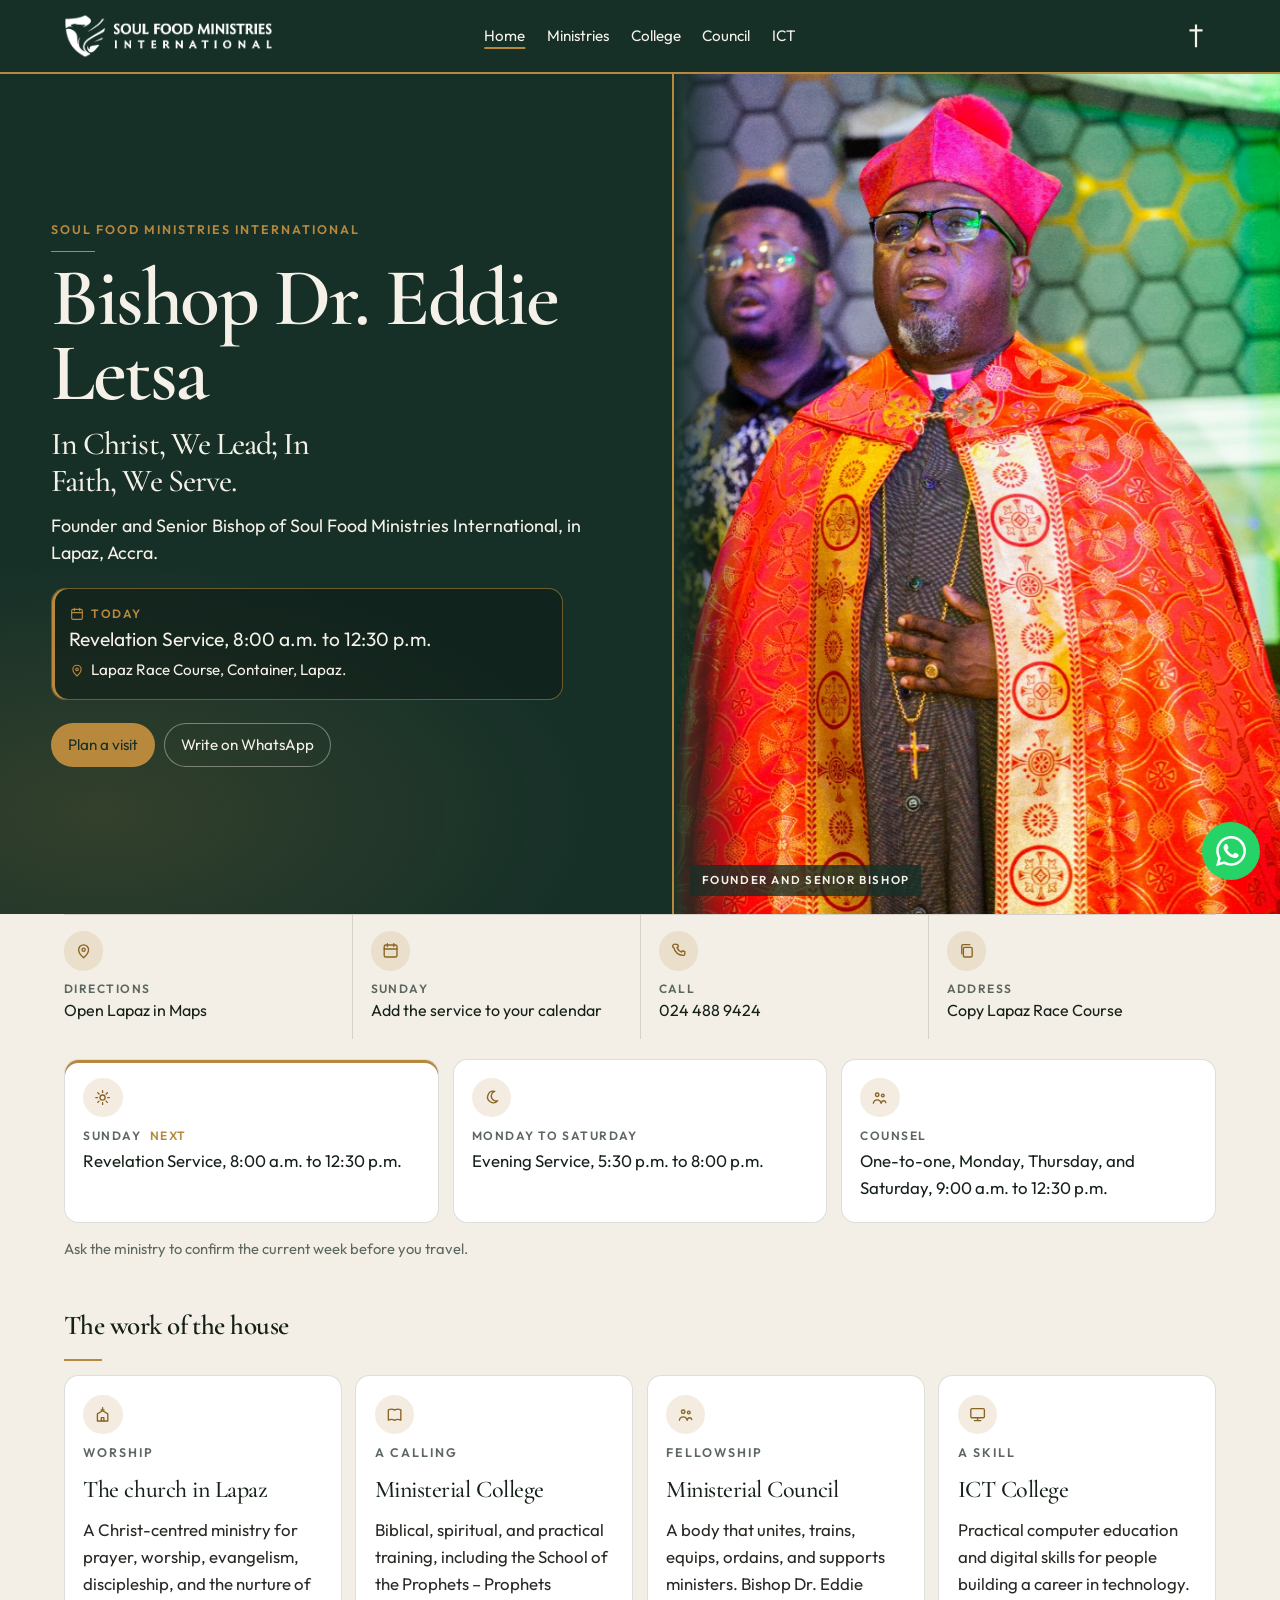
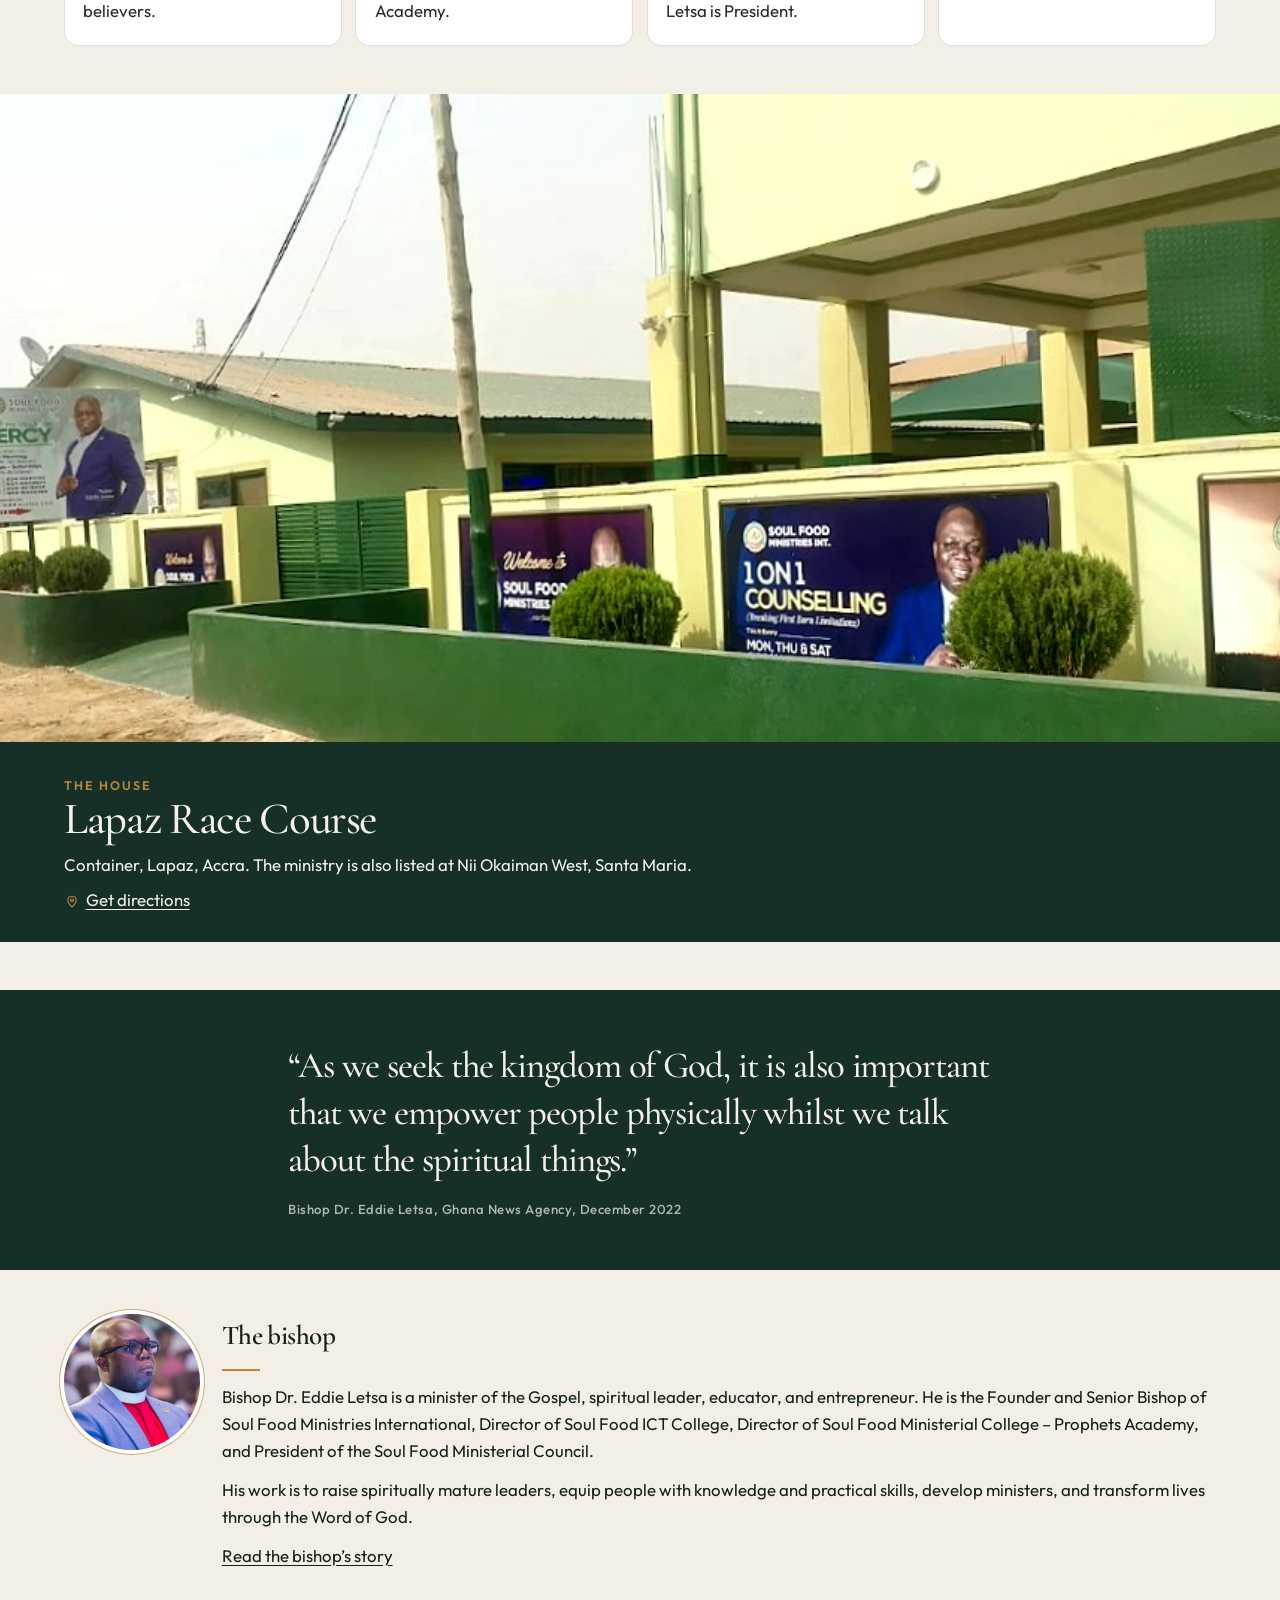
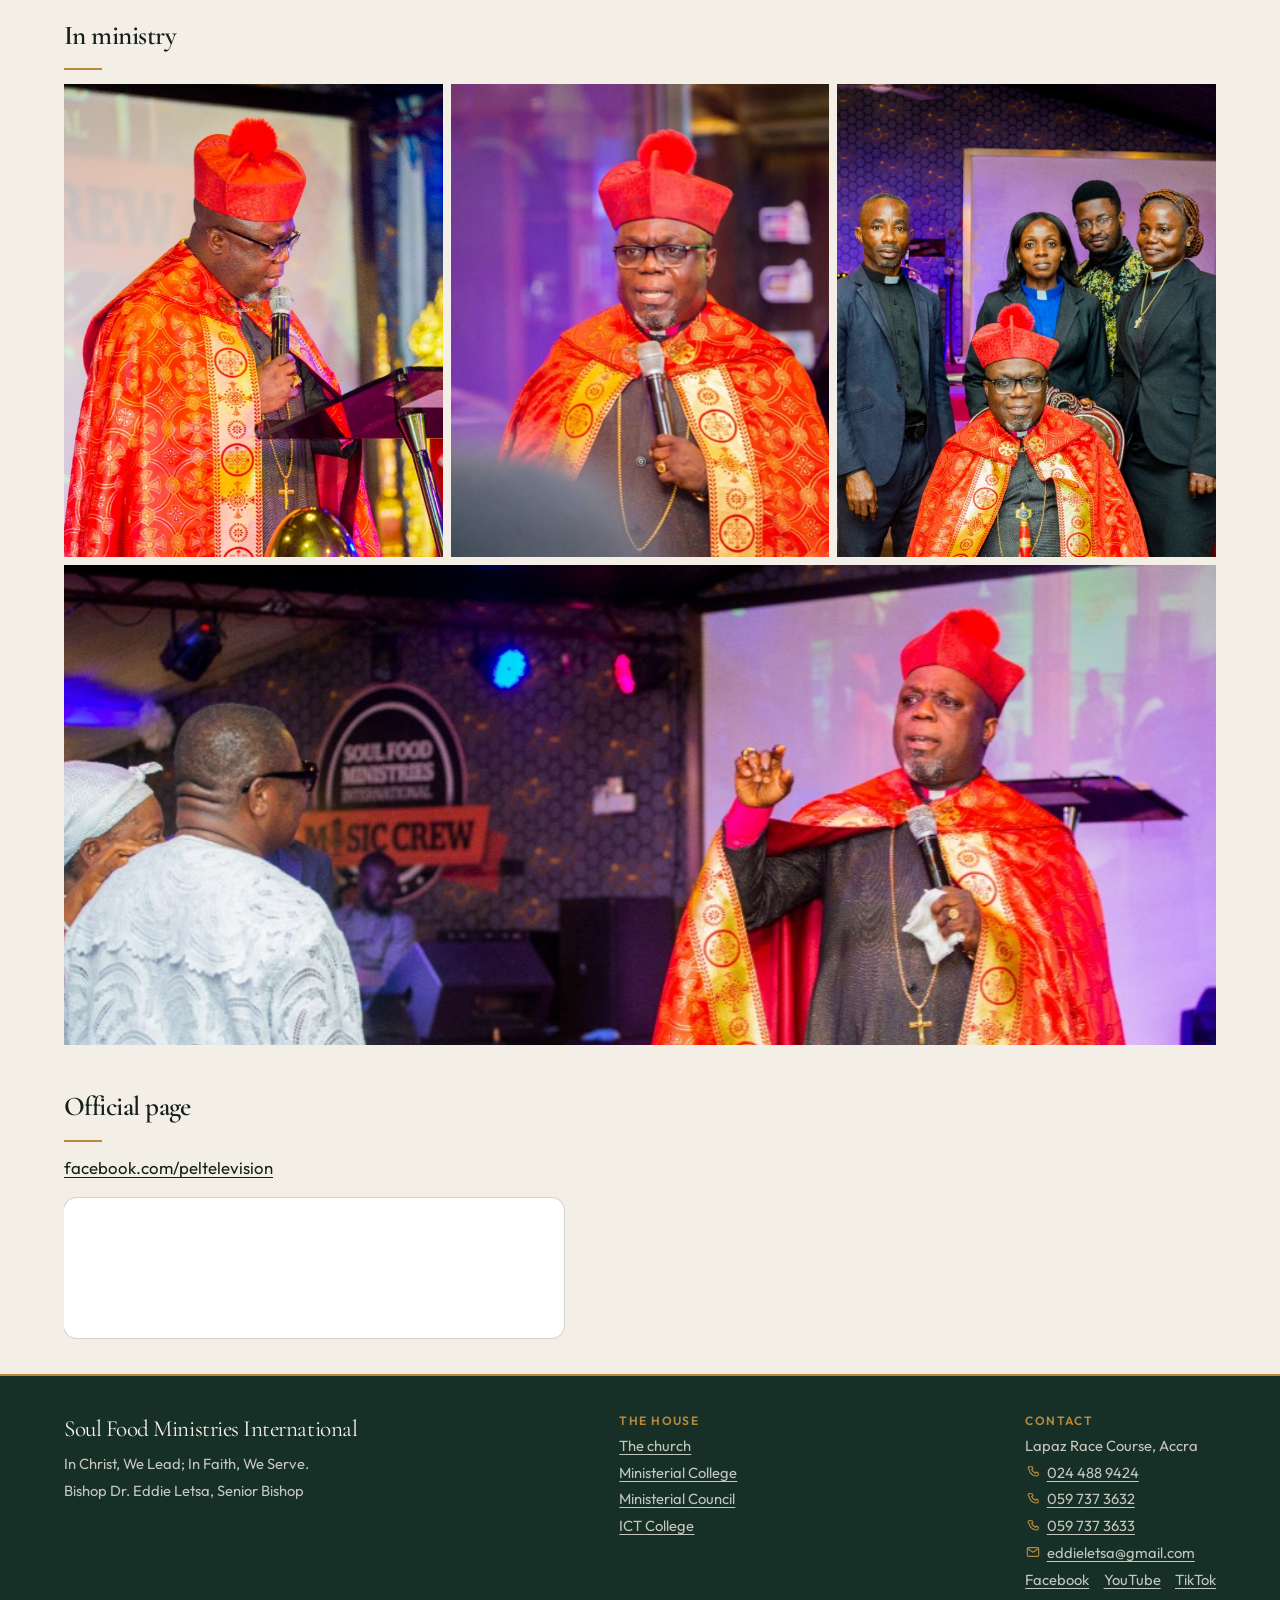
==== commit e14e2c4d: "Publish the official Letsa abouts and the Ministerial Council." ====
--- a/index.html
+++ b/index.html
@@ -3,8 +3,8 @@
 <head>
   <meta charset="utf-8">
   <meta name="viewport" content="width=device-width, initial-scale=1">
-  <title>Bishop Dr. Eddie Lesta — Soul Food Ministries</title>
-  <meta name="description" content="Bishop Dr. Eddie Lesta, General Overseer of Soul Food Ministries International in Lapaz, Accra. Sunday service, ministerial college, and free ICT training.">
+  <title>Bishop Dr. Eddie Letsa — Soul Food Ministries</title>
+  <meta name="description" content="Bishop Dr. Eddie Letsa, Founder and Senior Bishop of Soul Food Ministries International in Lapaz, Accra. Worship, ministerial college, ministerial council, and ICT training.">
   <meta name="theme-color" content="#163028">
   <link rel="icon" href="favicon.svg" type="image/svg+xml">
   <link rel="preconnect" href="https://fonts.googleapis.com">
@@ -20,6 +20,7 @@
         <a href="index.html" aria-current="page">Home</a>
         <a href="ministries.html">Ministries</a>
         <a href="college.html">College</a>
+        <a href="council.html">Council</a>
         <a href="ict.html">ICT</a>
       </nav>
       <div class="nav-tools">
@@ -33,9 +34,9 @@
     <section class="stage">
       <div class="stage-copy">
         <p class="eyebrow">Soul Food Ministries International</p>
-        <h1>Bishop Dr. Eddie Lesta</h1>
-        <p class="motto-line">Changing the World by the Word.</p>
-        <p class="lede">General Overseer of the church in Lapaz, Accra.</p>
+        <h1>Bishop Dr. Eddie Letsa</h1>
+        <p class="motto-line">In Christ, We Lead; In Faith, We Serve.</p>
+        <p class="lede">Founder and Senior Bishop of Soul Food Ministries International, in Lapaz, Accra.</p>
         <div class="service-card" aria-live="polite">
           <p class="kicker-row"><span class="glyph" aria-hidden="true"><svg><use href="images/icons.svg#calendar"/></svg></span><span data-next-kicker>This Sunday</span></p>
           <p class="service-detail" data-next-detail>Revelation Service, 8:00 a.m. to 12:30 p.m.</p>
@@ -47,11 +48,12 @@
         </div>
       </div>
       <figure class="stage-photo">
-        <img src="images/08.jpg" alt="Bishop Dr. Eddie Lesta in red vestments.">
+        <img src="images/08.jpg" alt="Bishop Dr. Eddie Letsa in red vestments.">
+        <figcaption>Founder and Senior Bishop</figcaption>
       </figure>
     </section>
 
-    <section class="plan" aria-label="Plan a visit">
+    <section class="plan" id="visit" aria-label="Plan a visit">
       <a class="plan-item" href="https://www.google.com/maps/search/?api=1&amp;query=Lapaz%20Race%20Course%2C%20Container%2C%20Lapaz%2C%20Accra" target="_blank" rel="noopener noreferrer">
         <span class="ico" aria-hidden="true"><svg><use href="images/icons.svg#pin"/></svg></span>
         <span class="plan-kicker">Directions</span>
@@ -62,10 +64,10 @@
         <span class="plan-kicker">Sunday</span>
         <span class="plan-name">Add the service to your calendar</span>
       </a>
-      <a class="plan-item" href="tel:+233240081733">
+      <a class="plan-item" href="tel:+233244889424">
         <span class="ico" aria-hidden="true"><svg><use href="images/icons.svg#phone"/></svg></span>
         <span class="plan-kicker">Call</span>
-        <span class="plan-name">024 008 1733</span>
+        <span class="plan-name">024 488 9424</span>
       </a>
       <button class="plan-item" type="button" data-copy>
         <span class="ico" aria-hidden="true"><svg><use href="images/icons.svg#copy"/></svg></span>
@@ -95,24 +97,30 @@
 
     <section class="band">
       <h2>The work of the house</h2>
-      <div class="works">
+      <div class="works quad">
         <a class="work" href="ministries.html">
           <span class="ico" aria-hidden="true"><svg><use href="images/icons.svg#church"/></svg></span>
           <p class="eyebrow">Worship</p>
           <h3>The church in Lapaz</h3>
-          <p>Sunday’s Revelation Service, evening worship from Monday to Saturday, and one-to-one counsel. The music crew is part of the service.</p>
+          <p>A Christ-centred ministry for prayer, worship, evangelism, discipleship, and the nurture of believers.</p>
         </a>
         <a class="work" href="college.html">
           <span class="ico" aria-hidden="true"><svg><use href="images/icons.svg#book"/></svg></span>
           <p class="eyebrow">A calling</p>
           <h3>Ministerial College</h3>
-          <p>Trains and equips people who have a call to serve, ordains them, and gives a licence to minister. Three schools: Impartation, Prophets, and Ordination.</p>
+          <p>Biblical, spiritual, and practical training, including the School of the Prophets – Prophets Academy.</p>
+        </a>
+        <a class="work" href="council.html">
+          <span class="ico" aria-hidden="true"><svg><use href="images/icons.svg#people"/></svg></span>
+          <p class="eyebrow">Fellowship</p>
+          <h3>Ministerial Council</h3>
+          <p>A body that unites, trains, equips, ordains, and supports ministers. Bishop Dr. Eddie Letsa is President.</p>
         </a>
         <a class="work" href="ict.html">
           <span class="ico" aria-hidden="true"><svg><use href="images/icons.svg#screen"/></svg></span>
           <p class="eyebrow">A skill</p>
           <h3>ICT College</h3>
-          <p>Free computer training, paid for by the church and open to anyone. By December 2022, more than 17,000 people had been trained.</p>
+          <p>Practical computer education and digital skills for people building a career in technology.</p>
         </a>
       </div>
     </section>
@@ -132,67 +140,62 @@
     <section class="declaration">
       <blockquote>
         “As we seek the kingdom of God, it is also important that we empower people physically whilst we talk about the spiritual things.”
-        <cite>Bishop Dr. Eddie Lesta, Ghana News Agency, December 2022</cite>
+        <cite>Bishop Dr. Eddie Letsa, Ghana News Agency, December 2022</cite>
       </blockquote>
     </section>
 
-    <section class="band founder-band">
-      <img src="images/founder.jpg" alt="Bishop Dr. Eddie Lesta">
+    <section class="band founder-band" id="bishop">
+      <img src="images/founder.jpg" alt="Bishop Dr. Eddie Letsa">
       <div>
-        <h2>The founder</h2>
-        <p>Bishop Dr. Eddie Lesta is a computer specialist who carried that work into the church. The Ghanaian Times has described him as the founder and General Overseer. In 2014 the ministry launched an internet station, soulfoodtv.tv, under the motto it still uses.</p>
-        <p><a href="ministries.html">Read the founder’s story</a></p>
+        <h2>The bishop</h2>
+        <p>Bishop Dr. Eddie Letsa is a minister of the Gospel, spiritual leader, educator, and entrepreneur. He is the Founder and Senior Bishop of Soul Food Ministries International, Director of Soul Food ICT College, Director of Soul Food Ministerial College – Prophets Academy, and President of the Soul Food Ministerial Council.</p>
+        <p>His work is to raise spiritually mature leaders, equip people with knowledge and practical skills, develop ministers, and transform lives through the Word of God.</p>
+        <p><a href="ministries.html#bishop">Read the bishop’s story</a></p>
       </div>
     </section>
 
     <section class="band">
       <h2>In ministry</h2>
       <div class="gallery">
-        <img src="images/12.jpg" alt="Bishop Dr. Eddie Lesta at the lectern.">
-        <img src="images/35.jpg" alt="Bishop Dr. Eddie Lesta, a close portrait.">
-        <img src="images/25.jpg" alt="Bishop Dr. Eddie Lesta seated with a staff.">
-        <img class="gallery-wide" src="images/20.jpg" alt="Bishop Dr. Eddie Lesta preaching, with the Soul Food music crew behind him.">
-      </div>
-    </section>
-
-    <section class="band visit" id="visit">
-      <div>
-        <h2><span class="glyph" aria-hidden="true"><svg><use href="images/icons.svg#pin"/></svg></span>Visit</h2>
-        <p>Lapaz Race Course, Container, Lapaz, Accra. Also listed at Nii Okaiman West, Santa Maria.</p>
-      </div>
-      <div>
-        <h2><span class="glyph" aria-hidden="true"><svg><use href="images/icons.svg#phone"/></svg></span>Call</h2>
-        <p><a href="tel:+233240081733">024 008 1733</a></p>
-        <p><a href="tel:+233272584444">027 258 4444</a></p>
-        <p><a href="tel:+233266255028">026 625 5028</a></p>
-        <p><a href="mailto:info@eddieletsa.com">info@eddieletsa.com</a></p>
+        <img src="images/12.jpg" alt="Bishop Dr. Eddie Letsa at the lectern.">
+        <img src="images/35.jpg" alt="Bishop Dr. Eddie Letsa, a close portrait.">
+        <img src="images/25.jpg" alt="Bishop Dr. Eddie Letsa seated with a staff.">
+        <img class="gallery-wide" src="images/20.jpg" alt="Bishop Dr. Eddie Letsa preaching, with the Soul Food music crew behind him.">
       </div>
     </section>
 
     <section class="facebook" aria-label="Official Facebook page">
       <h2>Official page</h2>
-      <p><a href="https://www.facebook.com/pelministries/" target="_blank" rel="noopener noreferrer">facebook.com/pelministries</a></p>
-      <iframe class="facebook-frame" title="Soul Food Ministries on Facebook" src="https://www.facebook.com/plugins/page.php?href=https%3A%2F%2Fwww.facebook.com%2Fpelministries%2F&tabs=timeline&width=500&height=140&small_header=false&adapt_container_width=true&hide_cover=false&show_facepile=true" height="140" loading="lazy" allow="autoplay; clipboard-write; encrypted-media; picture-in-picture; web-share" allowfullscreen></iframe>
+      <p><a href="https://www.facebook.com/peltelevision/" target="_blank" rel="noopener noreferrer">facebook.com/peltelevision</a></p>
+      <iframe class="facebook-frame" title="Soul Food Ministries on Facebook" src="https://www.facebook.com/plugins/page.php?href=https%3A%2F%2Fwww.facebook.com%2Fpeltelevision%2F&tabs=timeline&width=500&height=140&small_header=false&adapt_container_width=true&hide_cover=false&show_facepile=true" height="140" loading="lazy" allow="autoplay; clipboard-write; encrypted-media; picture-in-picture; web-share" allowfullscreen></iframe>
     </section>
 
   </main>
   <footer class="site-foot">
     <div>
       <p class="site-foot-name">Soul Food Ministries International</p>
-      <p>Changing the World by the Word.</p>
-      <p>Bishop Dr. Eddie Lesta, General Overseer</p>
+      <p>In Christ, We Lead; In Faith, We Serve.</p>
+      <p>Bishop Dr. Eddie Letsa, Senior Bishop</p>
     </div>
     <div>
       <p class="site-foot-label">The house</p>
       <p><a href="ministries.html">The church</a></p>
       <p><a href="college.html">Ministerial College</a></p>
+      <p><a href="council.html">Ministerial Council</a></p>
       <p><a href="ict.html">ICT College</a></p>
     </div>
     <div>
-      <p class="site-foot-label">Lapaz</p>
-      <p>Race Course, Container, Accra</p>
-      <p><a href="tel:+233240081733"><span class="glyph" aria-hidden="true"><svg><use href="images/icons.svg#phone"/></svg></span>024 008 1733</a></p>
-      <p><a href="mailto:info@eddieletsa.com"><span class="glyph" aria-hidden="true"><svg><use href="images/icons.svg#mail"/></svg></span>info@eddieletsa.com</a></p>
+      <p class="site-foot-label">Contact</p>
+      <p>Lapaz Race Course, Accra</p>
+      <p><a href="tel:+233244889424"><span class="glyph" aria-hidden="true"><svg><use href="images/icons.svg#phone"/></svg></span>024 488 9424</a></p>
+      <p><a href="tel:+233597373632"><span class="glyph" aria-hidden="true"><svg><use href="images/icons.svg#phone"/></svg></span>059 737 3632</a></p>
+      <p><a href="tel:+233597373633"><span class="glyph" aria-hidden="true"><svg><use href="images/icons.svg#phone"/></svg></span>059 737 3633</a></p>
+      <p><a href="mailto:eddieletsa@gmail.com"><span class="glyph" aria-hidden="true"><svg><use href="images/icons.svg#mail"/></svg></span>eddieletsa@gmail.com</a></p>
+      <p class="site-foot-social">
+        <a href="https://www.facebook.com/peltelevision/" target="_blank" rel="noopener noreferrer">Facebook</a>
+        <a href="https://www.youtube.com/@Peltelevision" target="_blank" rel="noopener noreferrer">YouTube</a>
+        <a href="https://www.tiktok.com/search?q=Bishop%20Eddie%20Letsa" target="_blank" rel="noopener noreferrer">TikTok</a>
+      </p>
     </div>
   </footer>
 
--- a/css/site.css
+++ b/css/site.css
@@ -142,7 +142,9 @@
   min-height: calc(100svh - var(--header));
   display: grid;
   grid-template-columns: minmax(0, 1.05fr) minmax(20rem, 0.95fr);
-  background: var(--green);
+  background:
+    radial-gradient(90% 70% at 8% 88%, rgb(184 137 61 / 0.18), transparent 42%),
+    var(--green);
   color: var(--cream);
 }
 
@@ -150,7 +152,11 @@
   display: flex;
   flex-direction: column;
   justify-content: center;
-  padding: clamp(1.75rem, 4vw, 3.5rem) clamp(1.25rem, 4vw, 3.25rem);
+  padding: clamp(1.75rem, 4vw, 3.5rem) clamp(1.5rem, 4vw, 3.75rem);
+}
+
+.stage-copy > * {
+  width: min(100%, 36rem);
 }
 
 .stage h1 {
@@ -168,6 +174,15 @@
   color: var(--gold);
 }
 
+.stage .eyebrow::after {
+  content: "";
+  display: block;
+  width: 2.75rem;
+  height: 1px;
+  margin-top: 0.7rem;
+  background: var(--gold);
+}
+
 .stage .service-card .place {
   color: var(--cream);
 }
@@ -180,9 +195,10 @@
 }
 
 .stage .service-card {
-  background: rgb(255 255 255 / 0.05);
-  border-color: rgb(246 241 232 / 0.18);
+  background: rgb(8 18 14 / 0.38);
+  border-color: rgb(184 137 61 / 0.55);
   color: var(--cream);
+  box-shadow: inset 3px 0 0 var(--gold);
 }
 
 .stage .button {
@@ -197,8 +213,31 @@
 }
 
 .stage-photo {
+  position: relative;
   margin: 0;
   min-height: 28rem;
+}
+
+.stage-photo::before {
+  content: "";
+  position: absolute;
+  z-index: 1;
+  inset: 0 auto 0 0;
+  width: 4.5rem;
+  background: linear-gradient(90deg, var(--green), transparent);
+  pointer-events: none;
+}
+
+.stage-photo::after {
+  content: "";
+  position: absolute;
+  z-index: 1;
+  top: 0;
+  bottom: 0;
+  left: 0;
+  width: 2px;
+  background: var(--gold);
+  pointer-events: none;
 }
 
 .stage-photo img {
@@ -207,6 +246,21 @@
   height: 100%;
   object-fit: cover;
   object-position: center 14%;
+}
+
+.stage-photo figcaption {
+  position: absolute;
+  z-index: 2;
+  left: 1.15rem;
+  bottom: 1.15rem;
+  margin: 0;
+  padding: 0.4rem 0.7rem;
+  background: rgb(22 48 40 / 0.78);
+  color: var(--cream);
+  font-size: 0.72rem;
+  font-weight: 600;
+  letter-spacing: 0.14em;
+  text-transform: uppercase;
 }
 
 .eyebrow {
@@ -329,12 +383,22 @@
   margin: 0;
 }
 
+.page-head-portrait .portrait {
+  padding: 0.65rem;
+  background:
+    linear-gradient(var(--gold), var(--gold)) left top / 2.4rem 2px no-repeat,
+    linear-gradient(var(--gold), var(--gold)) left top / 2px 2.4rem no-repeat,
+    linear-gradient(var(--gold), var(--gold)) right bottom / 2.4rem 2px no-repeat,
+    linear-gradient(var(--gold), var(--gold)) right bottom / 2px 2.4rem no-repeat;
+}
+
 .portrait img {
   display: block;
   width: 100%;
   aspect-ratio: 4 / 5;
   object-fit: cover;
   object-position: center 16%;
+  box-shadow: 0 16px 36px rgb(20 32 24 / 0.14);
 }
 
 .plan {
@@ -553,6 +617,16 @@
   display: grid;
   grid-template-columns: repeat(3, 1fr);
   gap: 0.85rem;
+}
+
+.works.quad {
+  grid-template-columns: repeat(2, 1fr);
+}
+
+@media (min-width: 1100px) {
+  .works.quad {
+    grid-template-columns: repeat(4, 1fr);
+  }
 }
 
 .work {
@@ -1222,6 +1296,17 @@
 
 .site-foot a + a {
   margin-left: 1rem;
+}
+
+.site-foot-social {
+  display: flex;
+  flex-wrap: wrap;
+  gap: 0.35rem 0.9rem;
+  margin-top: 0.45rem;
+}
+
+.site-foot-social a + a {
+  margin-left: 0;
 }
 
 .whatsapp {
@@ -1359,6 +1444,7 @@
   .times,
   .doors,
   .works,
+  .works.quad,
   .house,
   .visit,
   .founder-band,
@@ -1404,8 +1490,18 @@
     min-height: 0;
   }
 
+  .stage-photo::before,
+  .stage-photo::after {
+    display: none;
+  }
+
   .stage-photo img {
     height: min(70vw, 26rem);
+  }
+
+  .stage-photo figcaption {
+    left: 0.85rem;
+    bottom: 0.85rem;
   }
 
   .plan {
